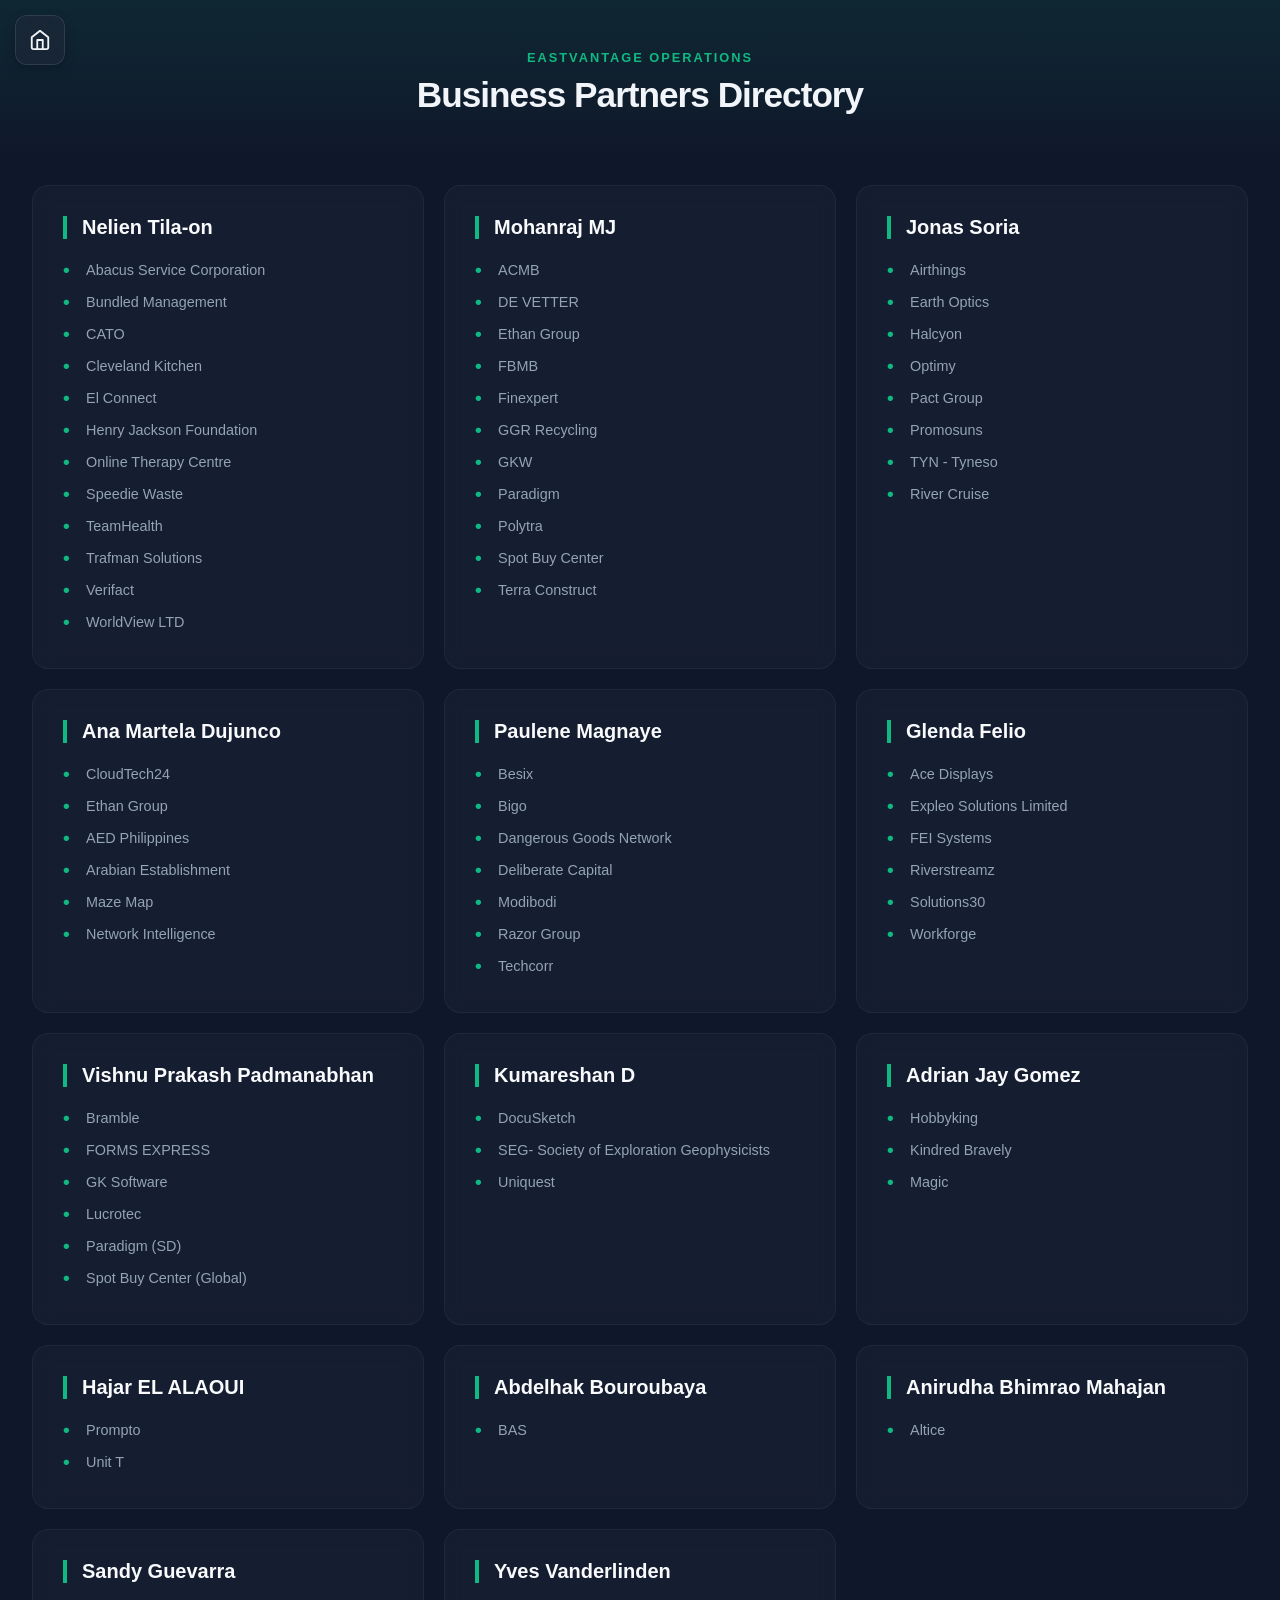
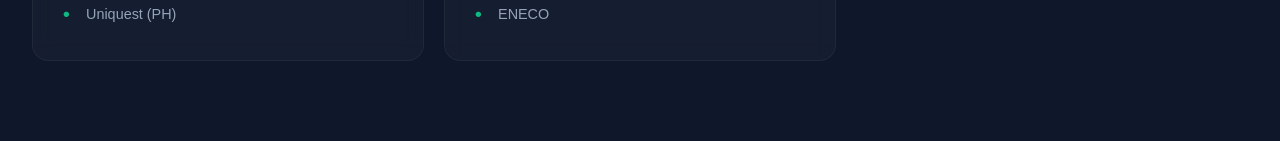
==== business.html @ 40a1e04f "Update business.html" ====
<!DOCTYPE html>
<html lang="en">
<head>
    <meta charset="UTF-8">
    <meta name="viewport" content="width=device-width, initial-scale=1.0">
    <title>Business Partners</title>
    <link rel="stylesheet" href="style.css">
    <link rel="icon" type="image/png" href="img/logoicon.jpg">
    <style>
        body {
            margin: 0;
            padding: 0;
            background-color: #0f172a; 
            color: #f1f5f9;
            font-family: 'Inter', sans-serif;
            display: flex;
            flex-direction: column;
            align-items: center;
            min-height: 100vh;
        }

        .header-section {
            text-align: center;
            padding: 50px 20px;
            width: 100%;
            background: linear-gradient(180deg, rgba(16, 185, 129, 0.1) 0%, rgba(15, 23, 42, 0) 100%);
        }

        h1 {
            font-size: 2.2rem;
            margin: 0;
            letter-spacing: -1px;
        }

        .subtitle {
            color: #10b981;
            font-weight: 600;
            letter-spacing: 2px;
            text-transform: uppercase;
            font-size: 0.8rem;
            margin-bottom: 10px;
            display: block;
        }

        .directory-grid {
            display: grid;
            grid-template-columns: repeat(auto-fill, minmax(320px, 1fr));
            gap: 20px;
            width: 95%;
            max-width: 1400px;
            padding: 20px 0 80px;
            align-items: stretch; 
        }

        .partner-card {
            background: rgba(30, 41, 59, 0.4);
            backdrop-filter: blur(10px);
            border-radius: 16px;
            padding: 30px;
            border: 1px solid rgba(255, 255, 255, 0.05);
            transition: all 0.3s ease;
            display: flex;
            flex-direction: column;
            height: 100%;
            box-sizing: border-box;
        }

        .partner-card:hover {
            border-color: #10b981;
            background: rgba(30, 41, 59, 0.7);
            transform: translateY(-5px);
        }

        .partner-name {
            font-size: 1.25rem;
            margin: 0 0 15px 0;
            color: #f8fafc;
            font-weight: 700;
            border-left: 4px solid #10b981;
            padding-left: 15px;
        }

        .company-list {
            list-style: none;
            padding: 0;
            margin: 0;
        }

        .company-list li {
            font-size: 0.9rem;
            color: #94a3b8;
            padding: 5px 0;
            display: flex;
            align-items: center;
        }

        .company-list li::before {
            content: "•";
            color: #10b981;
            font-weight: bold;
            display: inline-block;
            width: 1.2em;
            font-size: 1.2rem;
        }

        .home-edge-btn {
            position: absolute;
            top: 15px;
            left: 15px;
            display: flex;
            align-items: center;
            justify-content: center;
            width: 50px;
            height: 50px;
            color: #f1f5f9;
            background: rgba(30, 41, 59, 0.6);
            backdrop-filter: blur(10px);
            border: 1px solid rgba(255, 255, 255, 0.1);
            border-radius: 12px;
            transition: all 0.3s cubic-bezier(0.4, 0, 0.2, 1);
            z-index: 1000;
        }

        .home-edge-btn:hover {
            background: rgba(16, 185, 129, 0.2);
            border-color: #10b981;
            color: #10b981;
            transform: translateY(-2px);
        }

        @media (max-width: 768px) {
            .directory-grid {
                grid-template-columns: 1fr;
            }
            .home-edge-btn {
                top: 10px;
                left: 10px;
                width: 45px;
                height: 45px;
            }
        }
    </style>
</head>
<body>

    <a href="index.html" class="home-edge-btn" title="Back to Search">
        <svg width="22" height="22" viewBox="0 0 24 24" fill="none" stroke="currentColor" stroke-width="2" stroke-linecap="round" stroke-linejoin="round">
            <path d="M3 9l9-7 9 7v11a2 2 0 0 1-2 2H5a2 2 0 0 1-2-2z"></path>
            <polyline points="9 22 9 12 15 12 15 22"></polyline>
        </svg>
    </a>

    <div class="header-section">
        <span class="subtitle">Eastvantage Operations</span>
        <h1>Business Partners Directory</h1>
    </div>

    <div class="directory-grid">
        <div class="partner-card">
            <h2 class="partner-name">Nelien Tila-on</h2>
            <ul class="company-list">
                <li>Abacus Service Corporation</li>
                <li>Bundled Management</li>
                <li>CATO</li>
                <li>Cleveland Kitchen</li>
                <li>El Connect</li>
                <li>Henry Jackson Foundation</li>
                <li>Online Therapy Centre</li>
                <li>Speedie Waste</li>
                <li>TeamHealth</li>
                <li>Trafman Solutions</li>
                <li>Verifact</li>
                <li>WorldView LTD</li>
            </ul>
        </div>

        <div class="partner-card">
            <h2 class="partner-name">Mohanraj MJ</h2>
            <ul class="company-list">
                <li>ACMB</li>
                <li>DE VETTER</li>
                <li>Ethan Group</li>
                <li>FBMB</li>
                <li>Finexpert</li>
                <li>GGR Recycling</li>
                <li>GKW</li>
                <li>Paradigm</li>
                <li>Polytra</li>
                <li>Spot Buy Center</li>
                <li>Terra Construct</li>
            </ul>
        </div>

        <div class="partner-card">
            <h2 class="partner-name">Jonas Soria</h2>
            <ul class="company-list">
                <li>Airthings</li>
                <li>Earth Optics</li>
                <li>Halcyon</li>
                <li>Optimy</li>
                <li>Pact Group</li>
                <li>Promosuns</li>
                <li>TYN - Tyneso</li>
                <li>River Cruise</li>
            </ul>
        </div>

        <div class="partner-card">
            <h2 class="partner-name">Ana Martela Dujunco</h2>
            <ul class="company-list">
                <li>CloudTech24</li>
                <li>Ethan Group</li>
                <li>AED Philippines</li>
                <li>Arabian Establishment</li>
                <li>Maze Map</li>
                <li>Network Intelligence</li>
            </ul>
        </div>

        <div class="partner-card">
            <h2 class="partner-name">Paulene Magnaye</h2>
            <ul class="company-list">
                <li>Besix</li>
                <li>Bigo</li>
                <li>Dangerous Goods Network</li>
                <li>Deliberate Capital</li>
                <li>Modibodi</li>
                <li>Razor Group</li>
                <li>Techcorr</li>
            </ul>
        </div>

        <div class="partner-card">
            <h2 class="partner-name">Glenda Felio</h2>
            <ul class="company-list">
                <li>Ace Displays</li>
                <li>Expleo Solutions Limited</li>
                <li>FEI Systems</li>
                <li>Riverstreamz</li>
                <li>Solutions30</li>
                <li>Workforge</li>
            </ul>
        </div>

        <div class="partner-card">
            <h2 class="partner-name">Vishnu Prakash Padmanabhan</h2>
            <ul class="company-list">
                <li>Bramble</li>
                <li>FORMS EXPRESS</li>
                <li>GK Software</li>
                <li>Lucrotec</li>
                <li>Paradigm (SD)</li>
                <li>Spot Buy Center (Global)</li>
            </ul>
        </div>

        <div class="partner-card">
            <h2 class="partner-name">Kumareshan D</h2>
            <ul class="company-list">
                <li>DocuSketch</li>
                <li>SEG- Society of Exploration Geophysicists</li>
                <li>Uniquest</li>
            </ul>
        </div>

        <div class="partner-card">
            <h2 class="partner-name">Adrian Jay Gomez</h2>
            <ul class="company-list">
                <li>Hobbyking</li>
                <li>Kindred Bravely</li>
                <li>Magic</li>
            </ul>
        </div>

        <div class="partner-card">
            <h2 class="partner-name">Hajar EL ALAOUI</h2>
            <ul class="company-list">
                <li>Prompto</li>
                <li>Unit T</li>
            </ul>
        </div>

        <div class="partner-card">
            <h2 class="partner-name">Abdelhak Bouroubaya</h2>
            <ul class="company-list">
                <li>BAS</li>
            </ul>
        </div>

        <div class="partner-card">
            <h2 class="partner-name">Anirudha Bhimrao Mahajan</h2>
            <ul class="company-list">
                <li>Altice</li>
            </ul>
        </div>

        <div class="partner-card">
            <h2 class="partner-name">Sandy Guevarra</h2>
            <ul class="company-list">
                <li>Uniquest (PH)</li>
            </ul>
        </div>

        <div class="partner-card">
            <h2 class="partner-name">Yves Vanderlinden</h2>
            <ul class="company-list">
                <li>ENECO</li>
            </ul>
        </div>
    </div>

</body>
</html>
---- style.css ----
* {
    margin: 0;
    padding: 0;
    box-sizing: border-box;
    font-family: 'Inter', sans-serif;
}

body {
    margin: 0;
    padding: 0;
    background-color: #0f172a; 
    color: #f1f5f9;
    display: flex;
    flex-direction: column; 
    align-items: center;    
    min-height: 100vh;
    overflow-x: hidden;
}

.top-banner {
    width: 100%;            
    margin: 0;
    padding: 0;
    line-height: 0;
    background-color: #0f172a;
}

.top-banner img {
    width: 100%;            
    height: auto;           
    display: block;         
    max-height: 120px;      
    object-fit: contain;     
    image-rendering: -webkit-optimize-contrast; 
}

.container {
    width: 100%;
    max-width: 800px;
    padding: 80px 20px 40px 20px; 
}

header { text-align: center; margin-bottom: 40px; }
header h1 { font-size: 2.5rem; color: #ffffff; margin-bottom: 10px; }
header p { color: #94a3b8; }

.directory-labels {
    display: flex;
    padding: 0 20px;
    margin-bottom: 10px;
    font-size: 0.75rem;
    font-weight: 800;
    color: #64748b;
    text-transform: uppercase;
    letter-spacing: 1px;
}

.lbl-name, .c-name {
    flex: 1; 
    text-align: left;
}

.lbl-status, .c-status-label {
    width: 110px; 
    text-align: center;
}

.search-input-wrapper {
    display: flex;
    background: rgba(255, 255, 255, 0.1); 
    padding: 8px;
    border-radius: 12px;
    box-shadow: 0 10px 15px -3px rgba(0, 0, 0, 0.3);
    border: 1px solid rgba(255, 255, 255, 0.1);
    backdrop-filter: blur(10px);
}

input {
    flex: 1;
    border: none;
    padding: 12px 20px;
    font-size: 1rem;
    outline: none;
    background: transparent;
    color: white;
    width: 100%;
}

input::placeholder { color: #94a3b8; }

summary {
    display: flex;
    align-items: center;
    padding: 18px 20px; 
    cursor: pointer;
    font-weight: 600;
    color: #f1f5f9;
}

summary:hover { background: #334155; }
summary::-webkit-details-marker { display: none; }

.c-content {
    padding: 20px; 
    background: #0f172a;
    border-top: 1px solid #334155;
    color: #cbd5e1;
}

.c-content p {
    margin-bottom: 8px; 
    line-height: 1.5;
    font-size: 0.95rem;
}

.c-content strong {
    color: #94a3b8; 
    margin-right: 8px; 
}

.c-status-label {
    display: inline-block;
    font-size: 0.65rem;
    font-weight: 800;
    padding: 6px 0;
    border-radius: 50px;
    text-transform: uppercase;
    color: #fff;
}

.active .c-status-label { background-color: #10b981 !important; }
.inactive .c-status-label { background-color: #ef4444 !important; }

button {
    background: #10b981;
    color: #fff;
    border: none;
    padding: 12px 24px;
    border-radius: 8px;
    font-weight: 600;
    cursor: pointer;
    transition: all 0.2s ease;
}

button:active { transform: scale(0.95); }

.floating-home-btn {
    position: fixed; 
    top: 20px;      
    left: 20px;      
    z-index: 9999;  
    background: #1e293b; 
    color: #10b981;  
    padding: 12px;
    border-radius: 12px;
    border: 1px solid #334155;
    display: flex;
    align-items: center;
    justify-content: center;
    transition: all 0.3s ease;
    text-decoration: none;
    box-shadow: 0 4px 12px rgba(0,0,0,0.3);
}

.modal {
    display: none; 
    position: fixed; 
    z-index: 10000; 
    left: 0;
    top: 0;
    width: 100%; 
    height: 100%; 
    background-color: rgba(15, 23, 42, 0.9);
    backdrop-filter: blur(5px);
}

.modal-content {
    background-color: #1e293b;
    margin: auto;
    padding: 25px;
    border: 1px solid rgba(255, 255, 255, 0.1);
    width: 90%;
    max-width: 600px; 
    max-height: 85vh; 
    border-radius: 15px;
    position: relative;
    display: flex;
    flex-direction: column; 
    overflow: hidden; 
}

#suggestionBox {
    display: flex;
    flex-wrap: wrap; 
    gap: 10px;
    justify-content: center;
    margin-top: 15px;
    padding: 10px;
    overflow-y: auto; 
    flex-grow: 1; 
}

.suggestion-btn {
    background: rgba(255, 255, 255, 0.05);
    color: #f1f5f9;
    border: 1px solid rgba(255, 255, 255, 0.1);
    padding: 10px 15px;
    border-radius: 8px;
    cursor: pointer;
    font-size: 0.9rem;
    min-width: 120px; 
    transition: all 0.3s ease;
}

.suggestion-btn:hover {
    background: #10b981; 
    border-color: #10b981;
    transform: translateY(-2px);
}

#suggestionBox::-webkit-scrollbar {
    width: 6px;
}

#suggestionBox::-webkit-scrollbar-thumb {
    background: rgba(255, 255, 255, 0.2);
    border-radius: 10px;
}

#suggestionBox::-webkit-scrollbar-track {
    background: transparent;
}

.close-btn {
    position: absolute; 
    top: 10px;          
    right: 15px;          
    color: #94a3b8;
    font-size: 28px;
    font-weight: bold;
    cursor: pointer;
    line-height: 1;
    transition: color 0.2s;
}

.close-btn:hover {
    color: #ef4444; 
}

@media (max-width: 768px) {
    header h1 { font-size: 2rem; }
    .profile-card { padding: 25px; }
    .container { padding-top: 70px; }
}

@media (max-width: 600px) {
    .floating-home-btn {
        top: 10px;
        left: 10px;
        padding: 10px;
    }

    .search-input-wrapper {
        flex-direction: column;
        background: transparent;
        box-shadow: none;
        border: none;
        padding: 0;
        gap: 12px;
    }

    .search-input-wrapper input {
        background: rgba(255, 255, 255, 0.1);
        border: 1px solid rgba(255, 255, 255, 0.1);
        border-radius: 12px;
        padding: 15px;
    }

    .search-input-wrapper button {
        width: 100%;
        padding: 15px;
    }

    header h1 { font-size: 1.75rem; }
    header p { font-size: 0.9rem; }

    .lbl-status, .c-status-label {
        width: 80px;
        font-size: 0.6rem;
    }

    .directory-labels {
        font-size: 0.65rem;
        padding: 0 10px;
    }

    summary {
        padding: 15px 10px;
        font-size: 0.9rem;
    }
}

@media (max-width: 380px) {
    .lbl-status, .c-status-label {
        width: 70px;
    }
}

.container > * {
    opacity: 0;
    transform: translateY(20px);
    animation: slideUpIn 0.6s cubic-bezier(0.2, 0.8, 0.2, 1) forwards;
}

header { animation-delay: 0.1s; }
.search-section { animation-delay: 0.2s; }
.directory-labels { animation-delay: 0.2s; }
#fullClientList { animation-delay: 0.3s; }

@keyframes slideUpIn {
    to {
        opacity: 1;
        transform: translateY(0);
    }
}

#loader {
    position: fixed;
    top: 0;
    left: 0;
    width: 100%;
    height: 3px;
    background: linear-gradient(to right, transparent, #10b981, transparent);
    z-index: 10001;
    display: none;
    animation: loadingBar 1.5s infinite linear;
}

@keyframes loadingBar {
    0% { transform: translateX(-100%); }
    100% { transform: translateX(100%); }
}

.container-detail {
    width: 100%;
    max-width: 1000px; 
    padding: 60px 20px;
    margin: 0 auto;
}

.info-block h3 {
    font-size: 0.85rem;
    text-transform: uppercase;
    color: #10b981; 
    margin-bottom: 20px;
    margin-top: 40px;
    letter-spacing: 1.5px;
    border-left: 4px solid #10b981;
    padding-left: 15px;
}

.info-grid {
    display: grid;
    grid-template-columns: repeat(auto-fit, minmax(280px, 1fr));
    gap: 25px;
    margin-top: 15px;
}

.info-item {
    background: rgba(255, 255, 255, 0.02);
    padding: 15px;
    border-radius: 10px;
    border: 1px solid rgba(255, 255, 255, 0.05);
    transition: all 0.3s ease;
}

.info-item:has(#disp-status) {
    display: flex;
    flex-direction: column;
    align-items: center;  
    justify-content: center;
    text-align: center;
}

#disp-status.badge {
    margin-left: 0;
    margin-right: 0;
    display: inline-block;
}

.info-item:hover {
    background: rgba(16, 185, 129, 0.05);
    border-color: rgba(16, 185, 129, 0.2);
    transform: translateY(-2px);
}

.info-item label {
    display: block;
    font-size: 0.75rem;
    color: #64748b; 
    text-transform: uppercase;
    margin-bottom: 5px;
    font-weight: 700;
}

.info-item p {
    font-size: 1rem;
    color: #f1f5f9;
    line-height: 1.4;
}

.full-width {
    grid-column: 1 / -1;
}

.badge {
    padding: 8px 18px;
    border-radius: 50px;
    font-size: 0.75rem;
    font-weight: 800;
    text-transform: uppercase;
    background: #064e3b;
    color: #34d399;
}

@media (max-width: 768px) {
    .info-grid {
        grid-template-columns: 1fr; 
    }
    
    .profile-header {
        flex-direction: column;
        align-items: flex-start;
        gap: 15px;
    }
}

#disp-website {
    color: #34d399;
    text-decoration: none;
    word-break: break-all;
    transition: color 0.2s;
}

#disp-website:hover {
    color: #10b981;
    text-decoration: underline;
}

.suggestion-container {
    display: flex;
    flex-wrap: wrap;
    gap: 10px;
    justify-content: center;
    margin-top: 20px;
}

.suggestion-btn {
    background: rgba(16, 185, 129, 0.1);
    border: 1px solid #10b981;
    color: #10b981;
    padding: 6px 14px;
    border-radius: 20px;
    font-size: 0.85rem;
    cursor: pointer;
    transition: all 0.3s ease;
}

.suggestion-btn:hover {
    background: #10b981;
    color: #ffffff;
    transform: translateY(-2px);
}

.suggestion-btn.profile-tag {
    border-color: #3b82f6;
    color: #3b82f6;
    background: rgba(59, 130, 246, 0.1);
}

.suggestion-btn.profile-tag:hover {
    background: #3b82f6;
    color: white;
}

@keyframes fadeInPage {
    from { opacity: 0; transform: translateY(15px); }
    to { opacity: 1; transform: translateY(0); }
}

.fade-out {
    opacity: 0 !important;
    transform: translateY(-15px) !important;
    transition: all 0.4s ease-in-out !important;
}

.container, .split-container, .profile-card {
    animation: fadeInPage 0.6s ease-out forwards;
}

button, .suggestion-btn, a, .info-item {
    transition: all 0.2s cubic-bezier(0.4, 0, 0.2, 1);
}

.modal {
    transition: opacity 0.3s ease;
}

.home-edge-btn {
    position: absolute;
    top: 15px; 
    left: 15px;
    display: flex;
    align-items: center;
    justify-content: center;
    width: 50px;
    height: 50px;
    color: #f1f5f9;
    background: rgba(30, 41, 59, 0.6);
    backdrop-filter: blur(10px);
    border: 1px solid rgba(255, 255, 255, 0.1);
    border-radius: 12px;
    transition: all 0.3s cubic-bezier(0.4, 0, 0.2, 1);
    z-index: 1000;
    box-shadow: 0 4px 12px rgba(0, 0, 0, 0.2);
}

.home-edge-btn:hover {
    background: rgba(16, 185, 129, 0.2);
    border-color: #10b981;
    color: #10b981;
    transform: translateY(-2px);
    box-shadow: 0 6px 15px rgba(16, 185, 129, 0.3);
}

.home-edge-btn svg {
    transition: transform 0.3s ease;
}

.home-edge-btn:hover svg {
    transform: scale(1.1);
}

@media (max-width: 768px) {
    .home-edge-btn {
        top: 10px;
        left: 10px;
        width: 45px;
        height: 45px;
    }
}

.filter-container {
    position: fixed;
    left: 20px;
    bottom: 20px;
    z-index: 1000;
}

.filter-fab {
    width: 40px; 
    height: 40px; 
    border-radius: 50%;
    background: linear-gradient(135deg, #10b981 0%, #059669 100%);
    color: white; 
    border: none;
    cursor: pointer;
    display: flex;
    align-items: center;
    justify-content: center;
    transition: all 0.3s ease;
    box-shadow: 0 4px 12px rgba(0, 0, 0, 0.3);
    padding: 0; 
}

.filter-fab svg {
    width: 18px;
    height: 18px;
    display: block; 
    pointer-events: none; 
}

.filter-fab:hover {
    transform: scale(1.1);
    box-shadow: 0 6px 16px rgba(16, 185, 129, 0.4);
}

.filter-menu {
    position: absolute;
    bottom: 50px; 
    left: 0;
    background: #1e293b;
    border: 1px solid rgba(255, 255, 255, 0.1);
    border-radius: 12px;
    padding: 6px;
    width: 170px;
    display: none; 
    flex-direction: column;
    gap: 2px;
    box-shadow: 0 10px 25px rgba(0,0,0,0.5);
    backdrop-filter: blur(10px);
}

.filter-menu.active {
    display: flex;
    animation: popMenu 0.3s ease-out;
}

.filter-menu p {
    color: #94a3b8;
    font-size: 0.65rem;
    font-weight: bold;
    text-transform: uppercase;
    padding: 6px 10px;
    margin: 0;
}

.filter-menu button {
    background: transparent;
    color: #f1f5f9;
    border: none;
    text-align: left;
    padding: 8px 12px;
    border-radius: 8px;
    cursor: pointer;
    font-size: 0.8rem;
    transition: 0.2s;
}

.filter-menu button:hover {
    background: rgba(16, 185, 129, 0.15);
    color: #10b981;
}

@keyframes popMenu {
    from { opacity: 0; transform: scale(0.9) translateY(10px); }
    to { opacity: 1; transform: scale(1) translateY(0); }
}
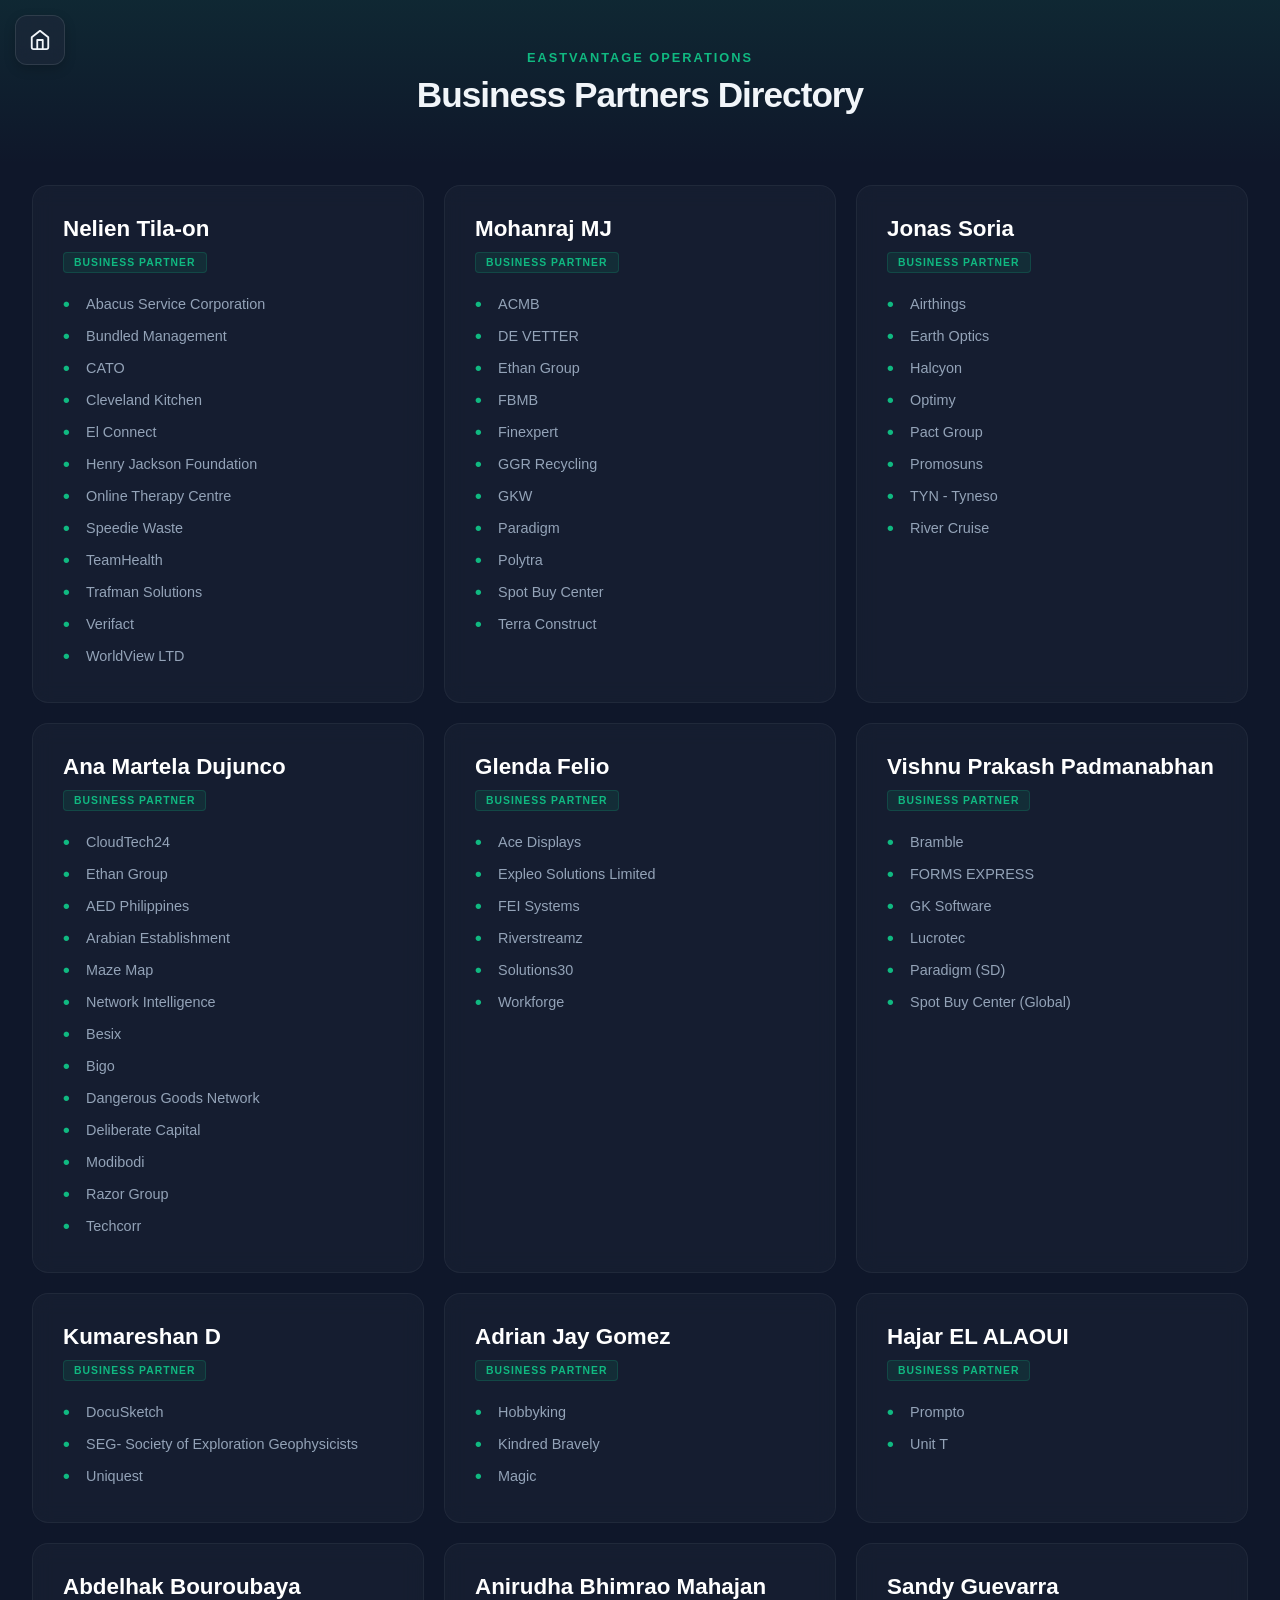
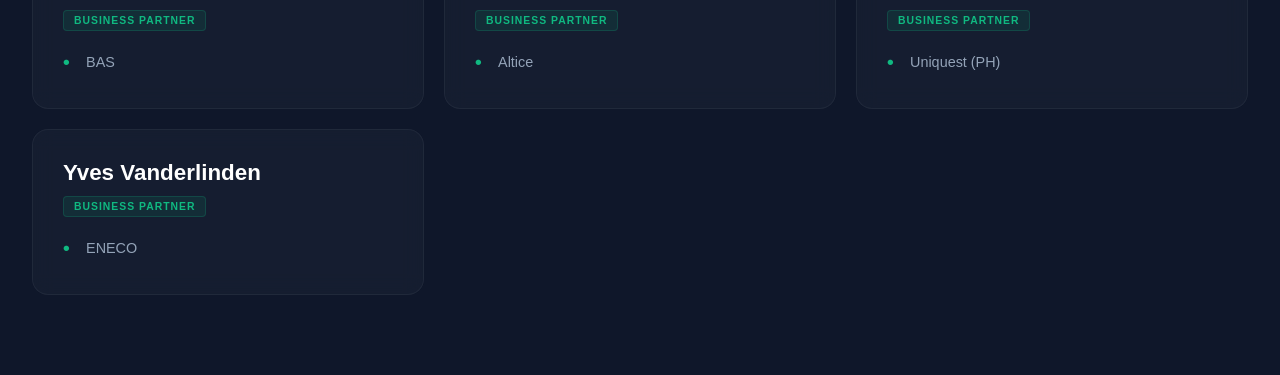
==== commit 62e558e5: "Update business.html" ====
--- a/business.html
+++ b/business.html
@@ -72,12 +72,27 @@
         }
 
         .partner-name {
-            font-size: 1.25rem;
-            margin: 0 0 15px 0;
-            color: #f8fafc;
+            font-size: 1.4rem;
+            margin: 0 0 10px 0;
+            color: #ffffff;
             font-weight: 700;
-            border-left: 4px solid #10b981;
-            padding-left: 15px;
+            padding-left: 0;
+            border-left: none;
+        }
+
+        .role-keyword {
+            display: inline-block;
+            background: rgba(16, 185, 129, 0.1);
+            color: #10b981;
+            font-weight: 800;
+            text-transform: uppercase;
+            font-size: 0.65rem;
+            letter-spacing: 1px;
+            padding: 4px 10px;
+            border-radius: 4px;
+            margin-bottom: 15px;
+            width: fit-content;
+            border: 1px solid rgba(16, 185, 129, 0.2);
         }
 
         .company-list {
@@ -158,6 +173,7 @@
     <div class="directory-grid">
         <div class="partner-card">
             <h2 class="partner-name">Nelien Tila-on</h2>
+            <div class="role-keyword">Business Partner</div>
             <ul class="company-list">
                 <li>Abacus Service Corporation</li>
                 <li>Bundled Management</li>
@@ -176,6 +192,7 @@
 
         <div class="partner-card">
             <h2 class="partner-name">Mohanraj MJ</h2>
+            <div class="role-keyword">Business Partner</div>
             <ul class="company-list">
                 <li>ACMB</li>
                 <li>DE VETTER</li>
@@ -193,6 +210,7 @@
 
         <div class="partner-card">
             <h2 class="partner-name">Jonas Soria</h2>
+            <div class="role-keyword">Business Partner</div>
             <ul class="company-list">
                 <li>Airthings</li>
                 <li>Earth Optics</li>
@@ -207,6 +225,7 @@
 
         <div class="partner-card">
             <h2 class="partner-name">Ana Martela Dujunco</h2>
+            <div class="role-keyword">Business Partner</div>
             <ul class="company-list">
                 <li>CloudTech24</li>
                 <li>Ethan Group</li>
@@ -214,12 +233,6 @@
                 <li>Arabian Establishment</li>
                 <li>Maze Map</li>
                 <li>Network Intelligence</li>
-            </ul>
-        </div>
-
-        <div class="partner-card">
-            <h2 class="partner-name">Paulene Magnaye</h2>
-            <ul class="company-list">
                 <li>Besix</li>
                 <li>Bigo</li>
                 <li>Dangerous Goods Network</li>
@@ -232,6 +245,7 @@
 
         <div class="partner-card">
             <h2 class="partner-name">Glenda Felio</h2>
+            <div class="role-keyword">Business Partner</div>
             <ul class="company-list">
                 <li>Ace Displays</li>
                 <li>Expleo Solutions Limited</li>
@@ -244,6 +258,7 @@
 
         <div class="partner-card">
             <h2 class="partner-name">Vishnu Prakash Padmanabhan</h2>
+            <div class="role-keyword">Business Partner</div>
             <ul class="company-list">
                 <li>Bramble</li>
                 <li>FORMS EXPRESS</li>
@@ -256,6 +271,7 @@
 
         <div class="partner-card">
             <h2 class="partner-name">Kumareshan D</h2>
+            <div class="role-keyword">Business Partner</div>
             <ul class="company-list">
                 <li>DocuSketch</li>
                 <li>SEG- Society of Exploration Geophysicists</li>
@@ -265,6 +281,7 @@
 
         <div class="partner-card">
             <h2 class="partner-name">Adrian Jay Gomez</h2>
+            <div class="role-keyword">Business Partner</div>
             <ul class="company-list">
                 <li>Hobbyking</li>
                 <li>Kindred Bravely</li>
@@ -274,6 +291,7 @@
 
         <div class="partner-card">
             <h2 class="partner-name">Hajar EL ALAOUI</h2>
+            <div class="role-keyword">Business Partner</div>
             <ul class="company-list">
                 <li>Prompto</li>
                 <li>Unit T</li>
@@ -282,6 +300,7 @@
 
         <div class="partner-card">
             <h2 class="partner-name">Abdelhak Bouroubaya</h2>
+            <div class="role-keyword">Business Partner</div>
             <ul class="company-list">
                 <li>BAS</li>
             </ul>
@@ -289,6 +308,7 @@
 
         <div class="partner-card">
             <h2 class="partner-name">Anirudha Bhimrao Mahajan</h2>
+            <div class="role-keyword">Business Partner</div>
             <ul class="company-list">
                 <li>Altice</li>
             </ul>
@@ -296,6 +316,7 @@
 
         <div class="partner-card">
             <h2 class="partner-name">Sandy Guevarra</h2>
+            <div class="role-keyword">Business Partner</div>
             <ul class="company-list">
                 <li>Uniquest (PH)</li>
             </ul>
@@ -303,6 +324,7 @@
 
         <div class="partner-card">
             <h2 class="partner-name">Yves Vanderlinden</h2>
+            <div class="role-keyword">Business Partner</div>
             <ul class="company-list">
                 <li>ENECO</li>
             </ul>
--- a/style.css
+++ b/style.css
@@ -636,4 +636,41 @@
     from { opacity: 0; transform: scale(0.9) translateY(10px); }
     to { opacity: 1; transform: scale(1) translateY(0); }
 }
-
+.login-container {
+    display: flex;
+    justify-content: center;
+    align-items: center;
+    height: 100vh;
+    width: 100%;
+}
+
+.login-box {
+    background: rgba(30, 41, 59, 0.8);
+    padding: 40px;
+    border-radius: 15px;
+    text-align: center;
+    border: 1px solid rgba(16, 185, 129, 0.3);
+    box-shadow: 0 10px 25px rgba(0, 0, 0, 0.5);
+    backdrop-filter: blur(10px);
+    max-width: 400px;
+    width: 90%;
+}
+
+.login-logo {
+    width: 80px;
+    height: 80px;
+    border-radius: 50%;
+    margin-bottom: 20px;
+}
+
+.login-box input {
+    margin: 20px 0;
+    border: 1px solid rgba(255, 255, 255, 0.1);
+    background: rgba(255, 255, 255, 0.05);
+    border-radius: 8px;
+    text-align: center;
+}
+
+.login-box button {
+    width: 100%;
+}
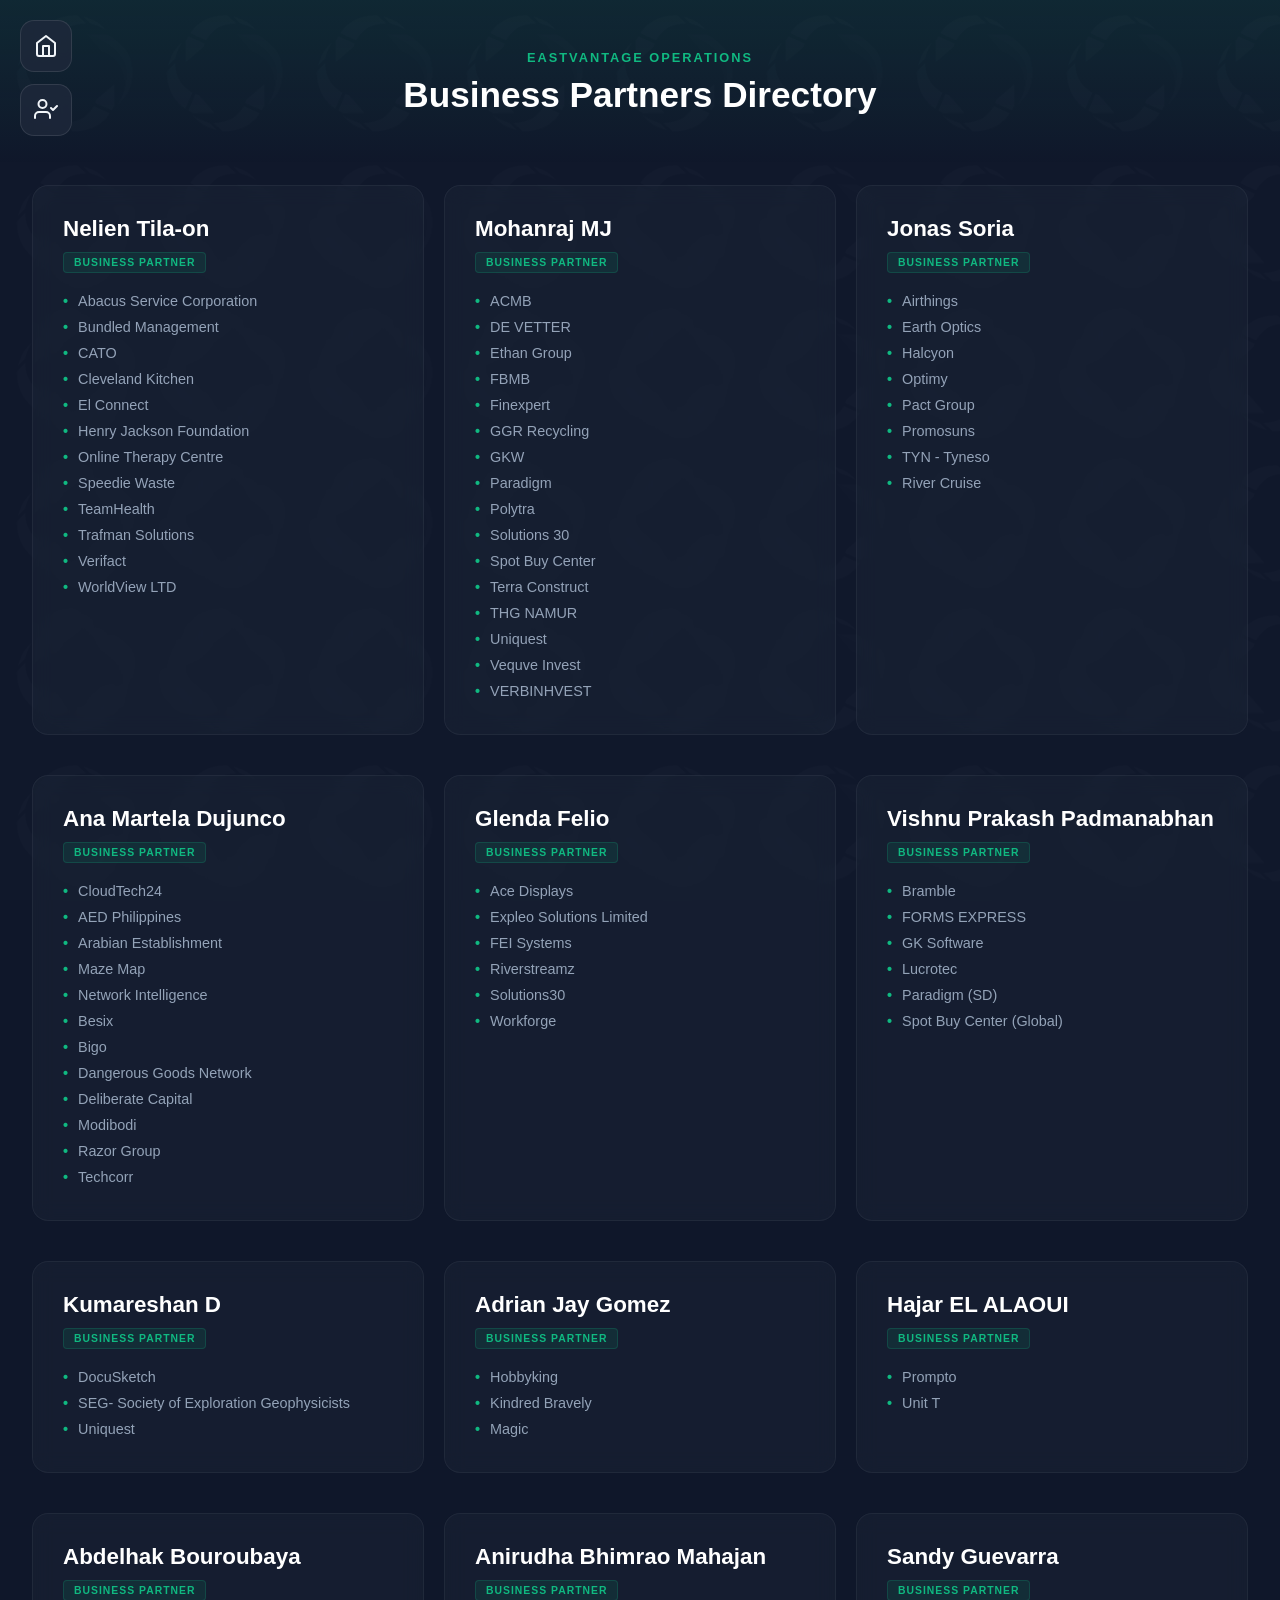
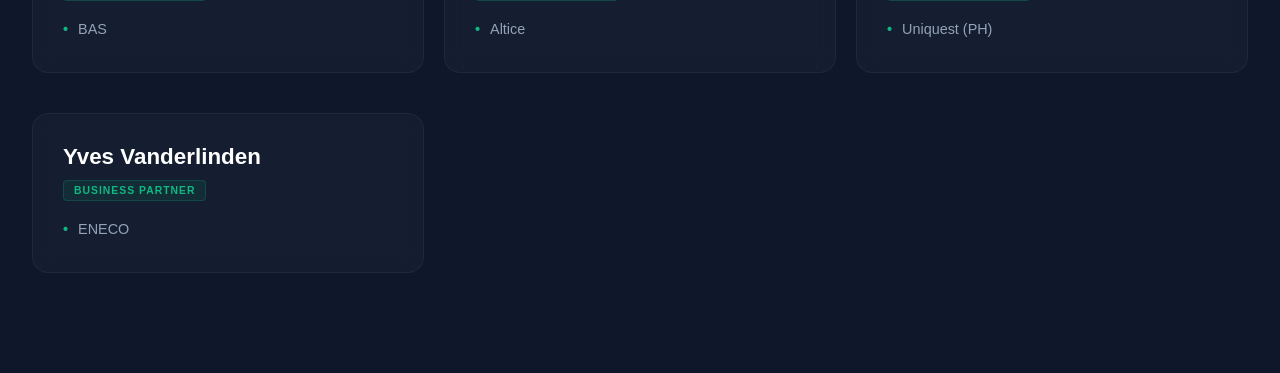
==== commit baba8b74: "Update business.html" ====
--- a/business.html
+++ b/business.html
@@ -1,11 +1,11 @@
 <!DOCTYPE html>
 <html lang="en">
 <head>
-    <meta charset="UTF-8">
-    <meta name="viewport" content="width=device-width, initial-scale=1.0">
-    <title>Business Partners</title>
-    <link rel="stylesheet" href="style.css">
-    <link rel="icon" type="image/png" href="img/logoicon.jpg">
+<meta charset="UTF-8">
+<meta name="viewport" content="width=device-width, initial-scale=1.0">
+<title>Business Partners - Directory</title>
+<link rel="stylesheet" href="style.css">
+<link rel="icon" type="image/png" href="img/logoicon.jpg">
     <style>
         body {
             margin: 0;
@@ -29,7 +29,7 @@
         h1 {
             font-size: 2.2rem;
             margin: 0;
-            letter-spacing: -1px;
+            transition: color 0.3s;
         }
 
         .subtitle {
@@ -49,7 +49,6 @@
             width: 95%;
             max-width: 1400px;
             padding: 20px 0 80px;
-            align-items: stretch; 
         }
 
         .partner-card {
@@ -59,15 +58,10 @@
             padding: 30px;
             border: 1px solid rgba(255, 255, 255, 0.05);
             transition: all 0.3s ease;
-            display: flex;
-            flex-direction: column;
-            height: 100%;
-            box-sizing: border-box;
         }
 
         .partner-card:hover {
             border-color: #10b981;
-            background: rgba(30, 41, 59, 0.7);
             transform: translateY(-5px);
         }
 
@@ -75,9 +69,6 @@
             font-size: 1.4rem;
             margin: 0 0 10px 0;
             color: #ffffff;
-            font-weight: 700;
-            padding-left: 0;
-            border-left: none;
         }
 
         .role-keyword {
@@ -87,11 +78,9 @@
             font-weight: 800;
             text-transform: uppercase;
             font-size: 0.65rem;
-            letter-spacing: 1px;
             padding: 4px 10px;
             border-radius: 4px;
             margin-bottom: 15px;
-            width: fit-content;
             border: 1px solid rgba(16, 185, 129, 0.2);
         }
 
@@ -112,224 +101,169 @@
         .company-list li::before {
             content: "•";
             color: #10b981;
+            margin-right: 10px;
             font-weight: bold;
-            display: inline-block;
-            width: 1.2em;
-            font-size: 1.2rem;
-        }
-
-        .home-edge-btn {
-            position: absolute;
-            top: 15px;
-            left: 15px;
+        }
+
+   
+        .action-buttons {
+            position: fixed;
+            top: 20px;
+            left: 20px;
+            display: flex;
+            flex-direction: column;
+            gap: 12px;
+            z-index: 1000;
+        }
+
+        .side-btn {
             display: flex;
             align-items: center;
             justify-content: center;
-            width: 50px;
-            height: 50px;
+            width: 52px;
+            height: 52px;
             color: #f1f5f9;
-            background: rgba(30, 41, 59, 0.6);
+            background: rgba(30, 41, 59, 0.8);
             backdrop-filter: blur(10px);
             border: 1px solid rgba(255, 255, 255, 0.1);
-            border-radius: 12px;
-            transition: all 0.3s cubic-bezier(0.4, 0, 0.2, 1);
-            z-index: 1000;
-        }
-
-        .home-edge-btn:hover {
-            background: rgba(16, 185, 129, 0.2);
+            border-radius: 14px;
+            cursor: pointer;
+            transition: all 0.3s;
+            text-decoration: none;
+        }
+
+        .side-btn:hover {
             border-color: #10b981;
             color: #10b981;
-            transform: translateY(-2px);
-        }
-
-        @media (max-width: 768px) {
-            .directory-grid {
-                grid-template-columns: 1fr;
-            }
-            .home-edge-btn {
-                top: 10px;
-                left: 10px;
-                width: 45px;
-                height: 45px;
-            }
+            transform: scale(1.05);
+        }
+
+  
+        .mode-inactive .side-btn#toggleViewBtn {
+            background: #ef4444;
+            color: white;
+            border-color: #ef4444;
+            box-shadow: 0 0 15px rgba(239, 68, 68, 0.3);
+        }
+        
+        .mode-inactive .role-keyword {
+            color: #ef4444;
+            background: rgba(239, 68, 68, 0.1);
+            border-color: rgba(239, 68, 68, 0.2);
+        }
+
+        .mode-inactive .company-list li::before {
+            color: #ef4444;
         }
     </style>
 </head>
-<body>
-
-    <a href="index.html" class="home-edge-btn" title="Back to Search">
-        <svg width="22" height="22" viewBox="0 0 24 24" fill="none" stroke="currentColor" stroke-width="2" stroke-linecap="round" stroke-linejoin="round">
-            <path d="M3 9l9-7 9 7v11a2 2 0 0 1-2 2H5a2 2 0 0 1-2-2z"></path>
-            <polyline points="9 22 9 12 15 12 15 22"></polyline>
-        </svg>
-    </a>
+<body id="pageBody">
+
+    <div class="action-buttons">
+        <a href="index.html" class="side-btn" title="Back to Search">
+            <svg width="24" height="24" viewBox="0 0 24 24" fill="none" stroke="currentColor" stroke-width="2" stroke-linecap="round" stroke-linejoin="round">
+                <path d="M3 9l9-7 9 7v11a2 2 0 0 1-2 2H5a2 2 0 0 1-2-2z"></path>
+                <polyline points="9 22 9 12 15 12 15 22"></polyline>
+            </svg>
+        </a>
+        
+        <button id="toggleViewBtn" class="side-btn" title="Switch View" onclick="toggleMode()">
+            <span id="btnIcon">
+                <svg width="24" height="24" viewBox="0 0 24 24" fill="none" stroke="currentColor" stroke-width="2" stroke-linecap="round" stroke-linejoin="round">
+                    <path d="M16 21v-2a4 4 0 0 0-4-4H5a4 4 0 0 0-4 4v2"></path>
+                    <circle cx="8.5" cy="7" r="4"></circle>
+                    <polyline points="17 11 19 13 23 9"></polyline>
+                </svg>
+            </span>
+        </button>
+    </div>
 
     <div class="header-section">
-        <span class="subtitle">Eastvantage Operations</span>
-        <h1>Business Partners Directory</h1>
+        <span class="subtitle" id="subtitleText">Eastvantage Operations</span>
+        <h1 id="directoryTitle">Business Partners Directory</h1>
     </div>
 
-    <div class="directory-grid">
-        <div class="partner-card">
-            <h2 class="partner-name">Nelien Tila-on</h2>
-            <div class="role-keyword">Business Partner</div>
-            <ul class="company-list">
-                <li>Abacus Service Corporation</li>
-                <li>Bundled Management</li>
-                <li>CATO</li>
-                <li>Cleveland Kitchen</li>
-                <li>El Connect</li>
-                <li>Henry Jackson Foundation</li>
-                <li>Online Therapy Centre</li>
-                <li>Speedie Waste</li>
-                <li>TeamHealth</li>
-                <li>Trafman Solutions</li>
-                <li>Verifact</li>
-                <li>WorldView LTD</li>
-            </ul>
+    <div class="directory-grid" id="partnerGrid">
         </div>
 
-        <div class="partner-card">
-            <h2 class="partner-name">Mohanraj MJ</h2>
-            <div class="role-keyword">Business Partner</div>
-            <ul class="company-list">
-                <li>ACMB</li>
-                <li>DE VETTER</li>
-                <li>Ethan Group</li>
-                <li>FBMB</li>
-                <li>Finexpert</li>
-                <li>GGR Recycling</li>
-                <li>GKW</li>
-                <li>Paradigm</li>
-                <li>Polytra</li>
-                <li>Spot Buy Center</li>
-                <li>Terra Construct</li>
-            </ul>
-        </div>
-
-        <div class="partner-card">
-            <h2 class="partner-name">Jonas Soria</h2>
-            <div class="role-keyword">Business Partner</div>
-            <ul class="company-list">
-                <li>Airthings</li>
-                <li>Earth Optics</li>
-                <li>Halcyon</li>
-                <li>Optimy</li>
-                <li>Pact Group</li>
-                <li>Promosuns</li>
-                <li>TYN - Tyneso</li>
-                <li>River Cruise</li>
-            </ul>
-        </div>
-
-        <div class="partner-card">
-            <h2 class="partner-name">Ana Martela Dujunco</h2>
-            <div class="role-keyword">Business Partner</div>
-            <ul class="company-list">
-                <li>CloudTech24</li>
-                <li>Ethan Group</li>
-                <li>AED Philippines</li>
-                <li>Arabian Establishment</li>
-                <li>Maze Map</li>
-                <li>Network Intelligence</li>
-                <li>Besix</li>
-                <li>Bigo</li>
-                <li>Dangerous Goods Network</li>
-                <li>Deliberate Capital</li>
-                <li>Modibodi</li>
-                <li>Razor Group</li>
-                <li>Techcorr</li>
-            </ul>
-        </div>
-
-        <div class="partner-card">
-            <h2 class="partner-name">Glenda Felio</h2>
-            <div class="role-keyword">Business Partner</div>
-            <ul class="company-list">
-                <li>Ace Displays</li>
-                <li>Expleo Solutions Limited</li>
-                <li>FEI Systems</li>
-                <li>Riverstreamz</li>
-                <li>Solutions30</li>
-                <li>Workforge</li>
-            </ul>
-        </div>
-
-        <div class="partner-card">
-            <h2 class="partner-name">Vishnu Prakash Padmanabhan</h2>
-            <div class="role-keyword">Business Partner</div>
-            <ul class="company-list">
-                <li>Bramble</li>
-                <li>FORMS EXPRESS</li>
-                <li>GK Software</li>
-                <li>Lucrotec</li>
-                <li>Paradigm (SD)</li>
-                <li>Spot Buy Center (Global)</li>
-            </ul>
-        </div>
-
-        <div class="partner-card">
-            <h2 class="partner-name">Kumareshan D</h2>
-            <div class="role-keyword">Business Partner</div>
-            <ul class="company-list">
-                <li>DocuSketch</li>
-                <li>SEG- Society of Exploration Geophysicists</li>
-                <li>Uniquest</li>
-            </ul>
-        </div>
-
-        <div class="partner-card">
-            <h2 class="partner-name">Adrian Jay Gomez</h2>
-            <div class="role-keyword">Business Partner</div>
-            <ul class="company-list">
-                <li>Hobbyking</li>
-                <li>Kindred Bravely</li>
-                <li>Magic</li>
-            </ul>
-        </div>
-
-        <div class="partner-card">
-            <h2 class="partner-name">Hajar EL ALAOUI</h2>
-            <div class="role-keyword">Business Partner</div>
-            <ul class="company-list">
-                <li>Prompto</li>
-                <li>Unit T</li>
-            </ul>
-        </div>
-
-        <div class="partner-card">
-            <h2 class="partner-name">Abdelhak Bouroubaya</h2>
-            <div class="role-keyword">Business Partner</div>
-            <ul class="company-list">
-                <li>BAS</li>
-            </ul>
-        </div>
-
-        <div class="partner-card">
-            <h2 class="partner-name">Anirudha Bhimrao Mahajan</h2>
-            <div class="role-keyword">Business Partner</div>
-            <ul class="company-list">
-                <li>Altice</li>
-            </ul>
-        </div>
-
-        <div class="partner-card">
-            <h2 class="partner-name">Sandy Guevarra</h2>
-            <div class="role-keyword">Business Partner</div>
-            <ul class="company-list">
-                <li>Uniquest (PH)</li>
-            </ul>
-        </div>
-
-        <div class="partner-card">
-            <h2 class="partner-name">Yves Vanderlinden</h2>
-            <div class="role-keyword">Business Partner</div>
-            <ul class="company-list">
-                <li>ENECO</li>
-            </ul>
-        </div>
-    </div>
-
+    <script src="script.js"></script>
+
+    <script>
+        let isInactiveMode = false;
+
+        const partnersList = [
+            "Nelien Tila-on", "Mohanraj MJ", "Jonas Soria", 
+            "Ana Martela Dujunco", "Glenda Felio", "Vishnu Prakash Padmanabhan",
+            "Kumareshan D", "Adrian Jay Gomez", "Hajar EL ALAOUI",
+            "Abdelhak Bouroubaya", "Anirudha Bhimrao Mahajan", 
+            "Sandy Guevarra", "Yves Vanderlinden"
+        ];
+
+        const activeIcon = `
+            <svg width="24" height="24" viewBox="0 0 24 24" fill="none" stroke="currentColor" stroke-width="2" stroke-linecap="round" stroke-linejoin="round">
+                <path d="M16 21v-2a4 4 0 0 0-4-4H5a4 4 0 0 0-4 4v2"></path>
+                <circle cx="8.5" cy="7" r="4"></circle>
+                <polyline points="17 11 19 13 23 9"></polyline>
+            </svg>`;
+        
+        const inactiveIcon = `
+            <svg width="24" height="24" viewBox="0 0 24 24" fill="none" stroke="currentColor" stroke-width="2" stroke-linecap="round" stroke-linejoin="round">
+                <path d="M17 21v-2a4 4 0 0 0-4-4H5a4 4 0 0 0-4 4v2"></path>
+                <circle cx="9" cy="7" r="4"></circle>
+                <line x1="18" y1="8" x2="22" y2="12"></line>
+                <line x1="22" y1="8" x2="18" y2="12"></line>
+            </svg>`;
+
+        function renderDirectory() {
+            const grid = document.getElementById('partnerGrid');
+            const title = document.getElementById('directoryTitle');
+            const body = document.getElementById('pageBody');
+            const iconSpan = document.getElementById('btnIcon');
+
+            grid.innerHTML = '';
+
+            if (isInactiveMode) {
+                body.classList.add('mode-inactive');
+                title.innerText = "Inactive Accounts Directory";
+                title.style.color = "#ef4444";
+                iconSpan.innerHTML = inactiveIcon;
+            } else {
+                body.classList.remove('mode-inactive');
+                title.innerText = "Business Partners Directory";
+                title.style.color = "#ffffff";
+                iconSpan.innerHTML = activeIcon;
+            }
+
+            partnersList.forEach(partnerName => {
+                const filteredClients = allClients.filter(client => 
+                    client.businessPartner === partnerName && 
+                    (isInactiveMode ? client.status === "Inactive" : client.status === "Active")
+                );
+
+                if (filteredClients.length > 0) {
+                    const card = document.createElement('div');
+                    card.className = 'partner-card';
+                    
+                    const clientListHtml = filteredClients.map(c => `<li>${c.name}</li>`).join('');
+
+                    card.innerHTML = `
+                        <h2 class="partner-name">${partnerName}</h2>
+                        <div class="role-keyword">Business Partner</div>
+                        <ul class="company-list">
+                            ${clientListHtml}
+                        </ul>
+                    `;
+                    grid.appendChild(card);
+                }
+            });
+        }
+
+        function toggleMode() {
+            isInactiveMode = !isInactiveMode;
+            renderDirectory();
+        }
+
+        document.addEventListener('DOMContentLoaded', renderDirectory);
+    </script>
 </body>
 </html>
--- a/style.css
+++ b/style.css
@@ -15,6 +15,22 @@
     align-items: center;    
     min-height: 100vh;
     overflow-x: hidden;
+    position: relative; 
+}
+body::before {
+    content: "";
+    position: fixed;
+    top: 0;
+    left: 0;
+    width: 100%;
+    height: 100%;
+    background-image: url('img/logoicon.jpg'); 
+    background-repeat: repeat; 
+    background-size: 150px; 
+    opacity: 0.02; 
+    z-index: -1;
+    pointer-events: none;
+    filter: grayscale(100%);
 }
 
 .top-banner {
@@ -674,3 +690,249 @@
 .login-box button {
     width: 100%;
 }
+.glow-error {
+    border-color: #ef4444 !important;
+    box-shadow: 0 0 10px rgba(239, 68, 68, 0.3);
+    transition: all 0.3s ease;
+}
+@keyframes shake {
+    0%, 100% { transform: translateX(0); }
+    25% { transform: translateX(-8px); }
+    75% { transform: translateX(8px); }
+}
+.shake { animation: shake 0.4s ease-in-out; }
+.partner-name {
+    font-size: 1.4rem;
+    margin: 0 0 15px 0;
+    color: #ffffff; 
+    font-weight: 700;
+    padding-left: 0;
+    border-left: none;
+}
+
+.role-keyword {
+    color: #10b981 !important;
+    font-weight: 800;
+    text-transform: uppercase;
+    font-size: 0.7rem;
+    letter-spacing: 1px;
+    margin-bottom: 10px;
+    display: flex;
+    align-items: center;
+}
+
+.company-list {
+    list-style: none;
+    padding: 0;
+    margin: 0;
+}
+.biz-partner-fab {
+    position: fixed;
+    bottom: 100px; 
+    right: 20px;
+    width: 56px;
+    height: 56px;
+    background-color: #1e293b;
+    color: #10b981;
+    border-radius: 16px;
+    display: flex;
+    align-items: center;
+    justify-content: center;
+    text-decoration: none;
+    box-shadow: 0 4px 15px rgba(0, 0, 0, 0.3);
+    border: 1px solid rgba(16, 185, 129, 0.2);
+    transition: all 0.3s cubic-bezier(0.4, 0, 0.2, 1);
+    z-index: 999;
+}
+
+.biz-partner-fab:hover {
+    background-color: #10b981;
+    color: #ffffff;
+    transform: scale(1.1) rotate(5deg);
+    box-shadow: 0 8px 25px rgba(16, 185, 129, 0.4);
+}
+
+.biz-partner-fab::after {
+    content: "Business Partners";
+    position: absolute;
+    right: 70px;
+    background: #1e293b;
+    color: white;
+    padding: 6px 12px;
+    border-radius: 8px;
+    font-size: 0.75rem;
+    white-space: nowrap;
+    opacity: 0;
+    pointer-events: none;
+    transition: 0.2s;
+    border: 1px solid rgba(16, 185, 129, 0.3);
+}
+
+.biz-partner-fab:hover::after {
+    opacity: 1;
+    right: 65px;
+}
+@keyframes float {
+    0% { transform: translateY(0px); }
+    50% { transform: translateY(-10px); }
+    100% { transform: translateY(0px); }
+}
+
+@keyframes slideInRight {
+    from { opacity: 0; transform: translateX(30px); }
+    to { opacity: 1; transform: translateX(0); }
+}
+
+@keyframes pulse-green {
+    0% { box-shadow: 0 0 0 0 rgba(16, 185, 129, 0.4); }
+    70% { box-shadow: 0 0 0 10px rgba(16, 185, 129, 0); }
+    100% { box-shadow: 0 0 0 0 rgba(16, 185, 129, 0); }
+}
+
+@keyframes revealBlur {
+    from { filter: blur(10px); opacity: 0; }
+    to { filter: blur(0); opacity: 1; }
+}
+
+@keyframes scaleUp {
+    from { transform: scale(0.95); opacity: 0; }
+    to { transform: scale(1); opacity: 1; }
+}
+
+.top-banner img {
+    animation: revealBlur 1s ease-out;
+}
+
+.biz-partner-fab {
+    animation: float 3s ease-in-out infinite;
+}
+
+.active .c-status-label {
+    animation: pulse-green 2s infinite;
+}
+
+.info-item {
+    animation: slideInRight 0.5s ease-out forwards;
+}
+
+.info-item:nth-child(2) { animation-delay: 0.1s; }
+.info-item:nth-child(3) { animation-delay: 0.2s; }
+.info-item:nth-child(4) { animation-delay: 0.3s; }
+
+.modal-content {
+    animation: scaleUp 0.4s cubic-bezier(0.34, 1.56, 0.64, 1);
+}
+
+.search-input-wrapper:focus-within {
+    transform: scale(1.02);
+    transition: transform 0.3s ease;
+    border-color: #10b981;
+}
+
+summary:active {
+    transform: scale(0.98);
+}
+
+.suggestion-btn {
+    transition: all 0.3s cubic-bezier(0.4, 0, 0.2, 1);
+}
+
+.suggestion-btn:hover {
+    letter-spacing: 0.5px;
+    background: #10b981;
+}
+@keyframes cardEntrance {
+    from { 
+        opacity: 0; 
+        transform: scale(0.9) translateY(30px); 
+    }
+    to { 
+        opacity: 1; 
+        transform: scale(1) translateY(0); 
+    }
+}
+
+@keyframes logoutFade {
+    from { opacity: 1; transform: scale(1); }
+    to { opacity: 0; transform: scale(0.9); }
+}
+
+@keyframes listSlide {
+    from { opacity: 0; transform: translateX(-10px); }
+    to { opacity: 1; transform: translateX(0); }
+}
+
+.partner-card {
+    background: rgba(30, 41, 59, 0.5);
+    padding: 20px;
+    border-radius: 12px;
+    border: 1px solid rgba(255, 255, 255, 0.05);
+    margin-bottom: 20px;
+    transition: all 0.3s cubic-bezier(0.4, 0, 0.2, 1);
+    animation: cardEntrance 0.6s ease-out backwards;
+}
+
+.partner-card:hover {
+    background: rgba(16, 185, 129, 0.08);
+    border-color: rgba(16, 185, 129, 0.3);
+    transform: translateY(-5px) scale(1.02);
+    box-shadow: 0 10px 30px rgba(0, 0, 0, 0.3);
+}
+
+.company-list li {
+    animation: listSlide 0.4s ease-out backwards;
+    transition: color 0.2s;
+}
+
+.company-list li:hover {
+    color: #10b981;
+    transform: translateX(5px);
+}
+
+.partner-card:nth-child(1) { animation-delay: 0.1s; }
+.partner-card:nth-child(2) { animation-delay: 0.2s; }
+.partner-card:nth-child(3) { animation-delay: 0.3s; }
+.partner-card:nth-child(4) { animation-delay: 0.4s; }
+
+@keyframes logoutExit {
+    0% { opacity: 1; transform: scale(1); filter: blur(0); }
+    100% { opacity: 0; transform: scale(0.9); filter: blur(10px); }
+}
+
+.logout-btn {
+    position: fixed;
+    top: 20px;
+    right: 20px;
+    display: flex;
+    align-items: center;
+    padding: 10px 18px;
+    font-size: 0.8rem;
+    font-weight: 700;
+    background: rgba(239, 68, 68, 0.1);
+    color: #ef4444;
+    border: 1px solid rgba(239, 68, 68, 0.3);
+    border-radius: 10px;
+    cursor: pointer;
+    z-index: 9999;
+    transition: all 0.3s cubic-bezier(0.4, 0, 0.2, 1);
+    backdrop-filter: blur(5px);
+    text-transform: uppercase;
+    letter-spacing: 0.5px;
+}
+
+.logout-btn:hover {
+    background: #ef4444;
+    color: white;
+    transform: translateY(-2px);
+    box-shadow: 0 5px 15px rgba(239, 68, 68, 0.4);
+    border-color: #ef4444;
+}
+
+.logout-btn:active {
+    transform: translateY(0) scale(0.95);
+}
+
+.logging-out-process {
+    animation: logoutExit 0.5s ease-in forwards;
+    pointer-events: none;
+}
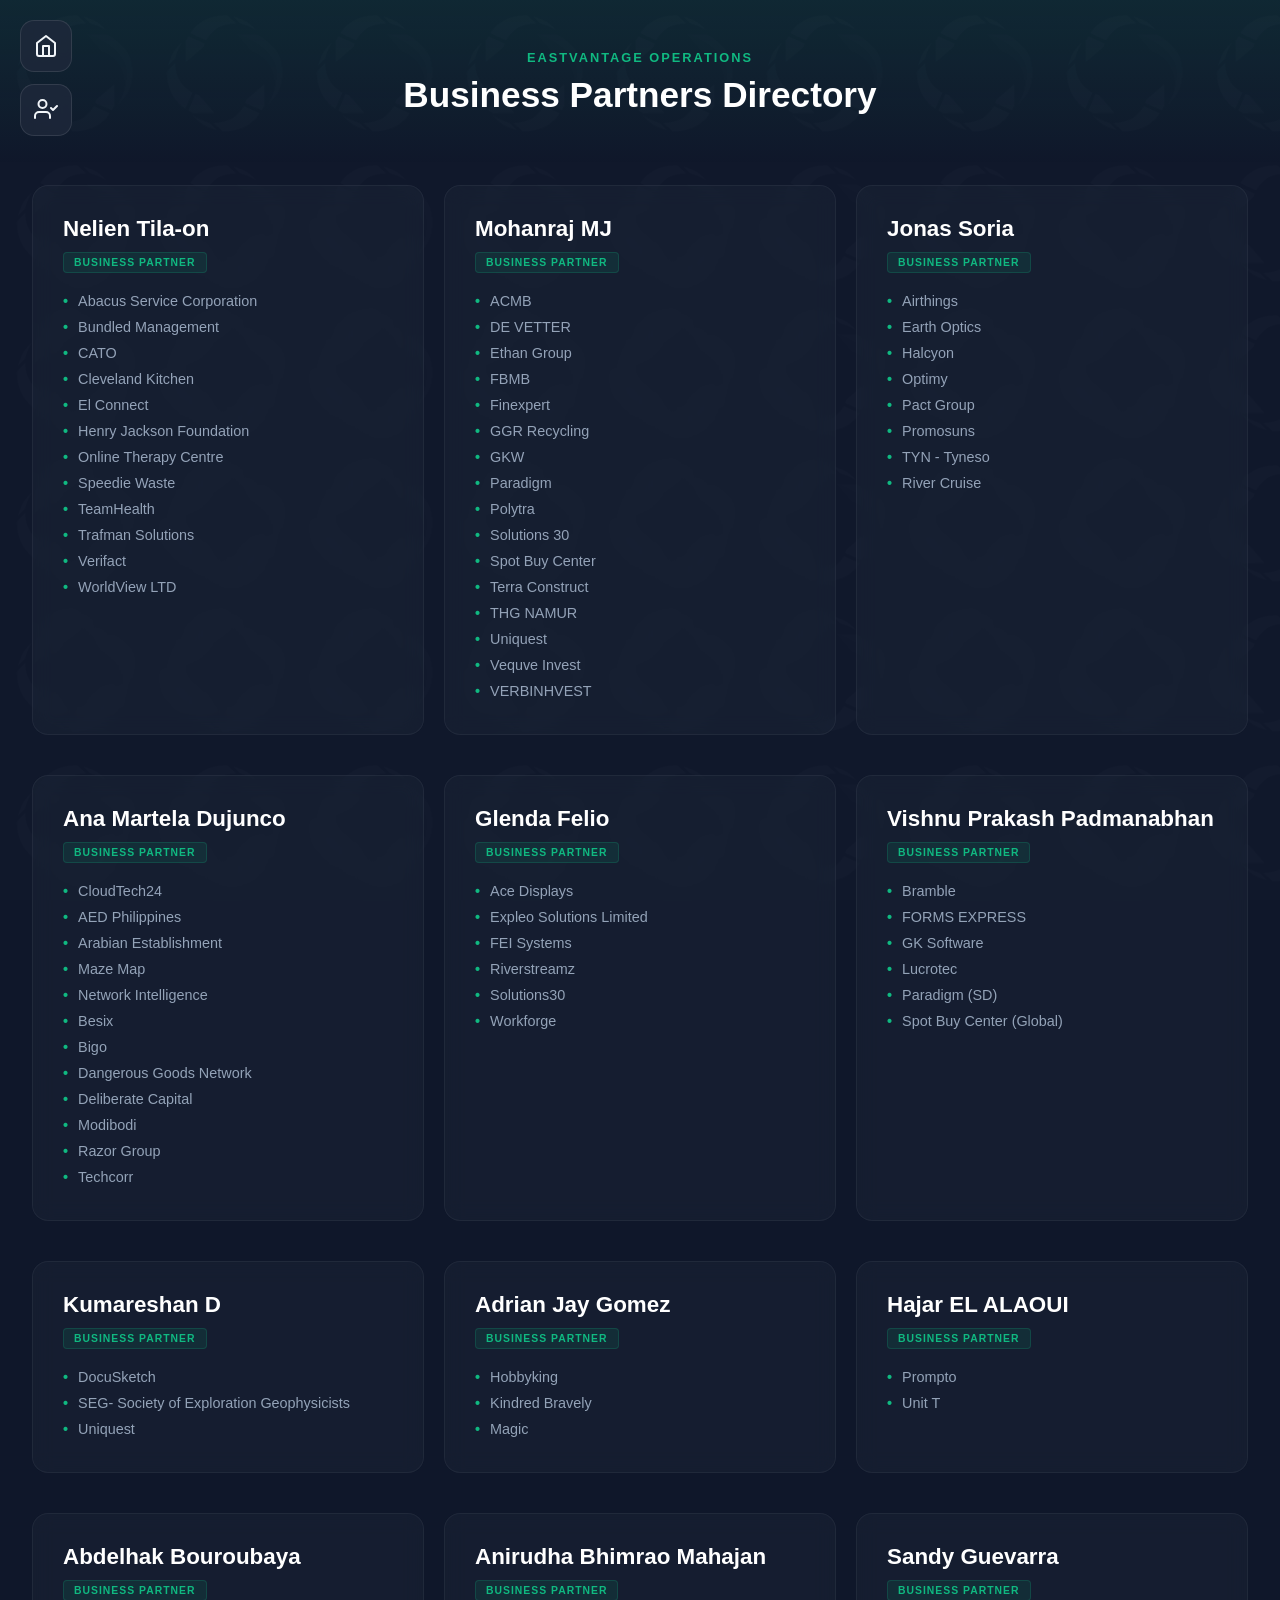
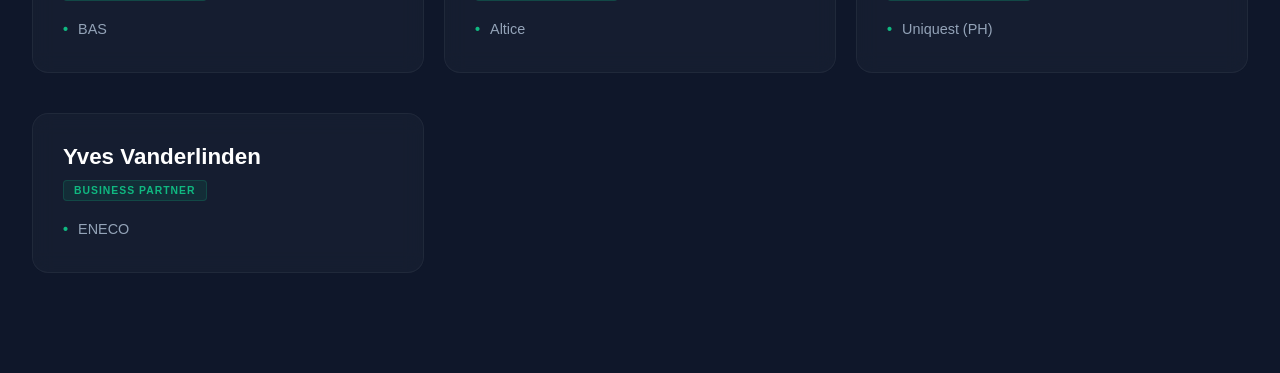
==== commit 4cf7aef4: "Update business.html" ====
--- a/business.html
+++ b/business.html
@@ -180,7 +180,7 @@
 
     <div class="header-section">
         <span class="subtitle" id="subtitleText">Eastvantage Operations</span>
-        <h1 id="directoryTitle">Business Partners Directory</h1>
+        <h1 id="directoryTitle">Active Accounts Directory</h1>
     </div>
 
     <div class="directory-grid" id="partnerGrid">
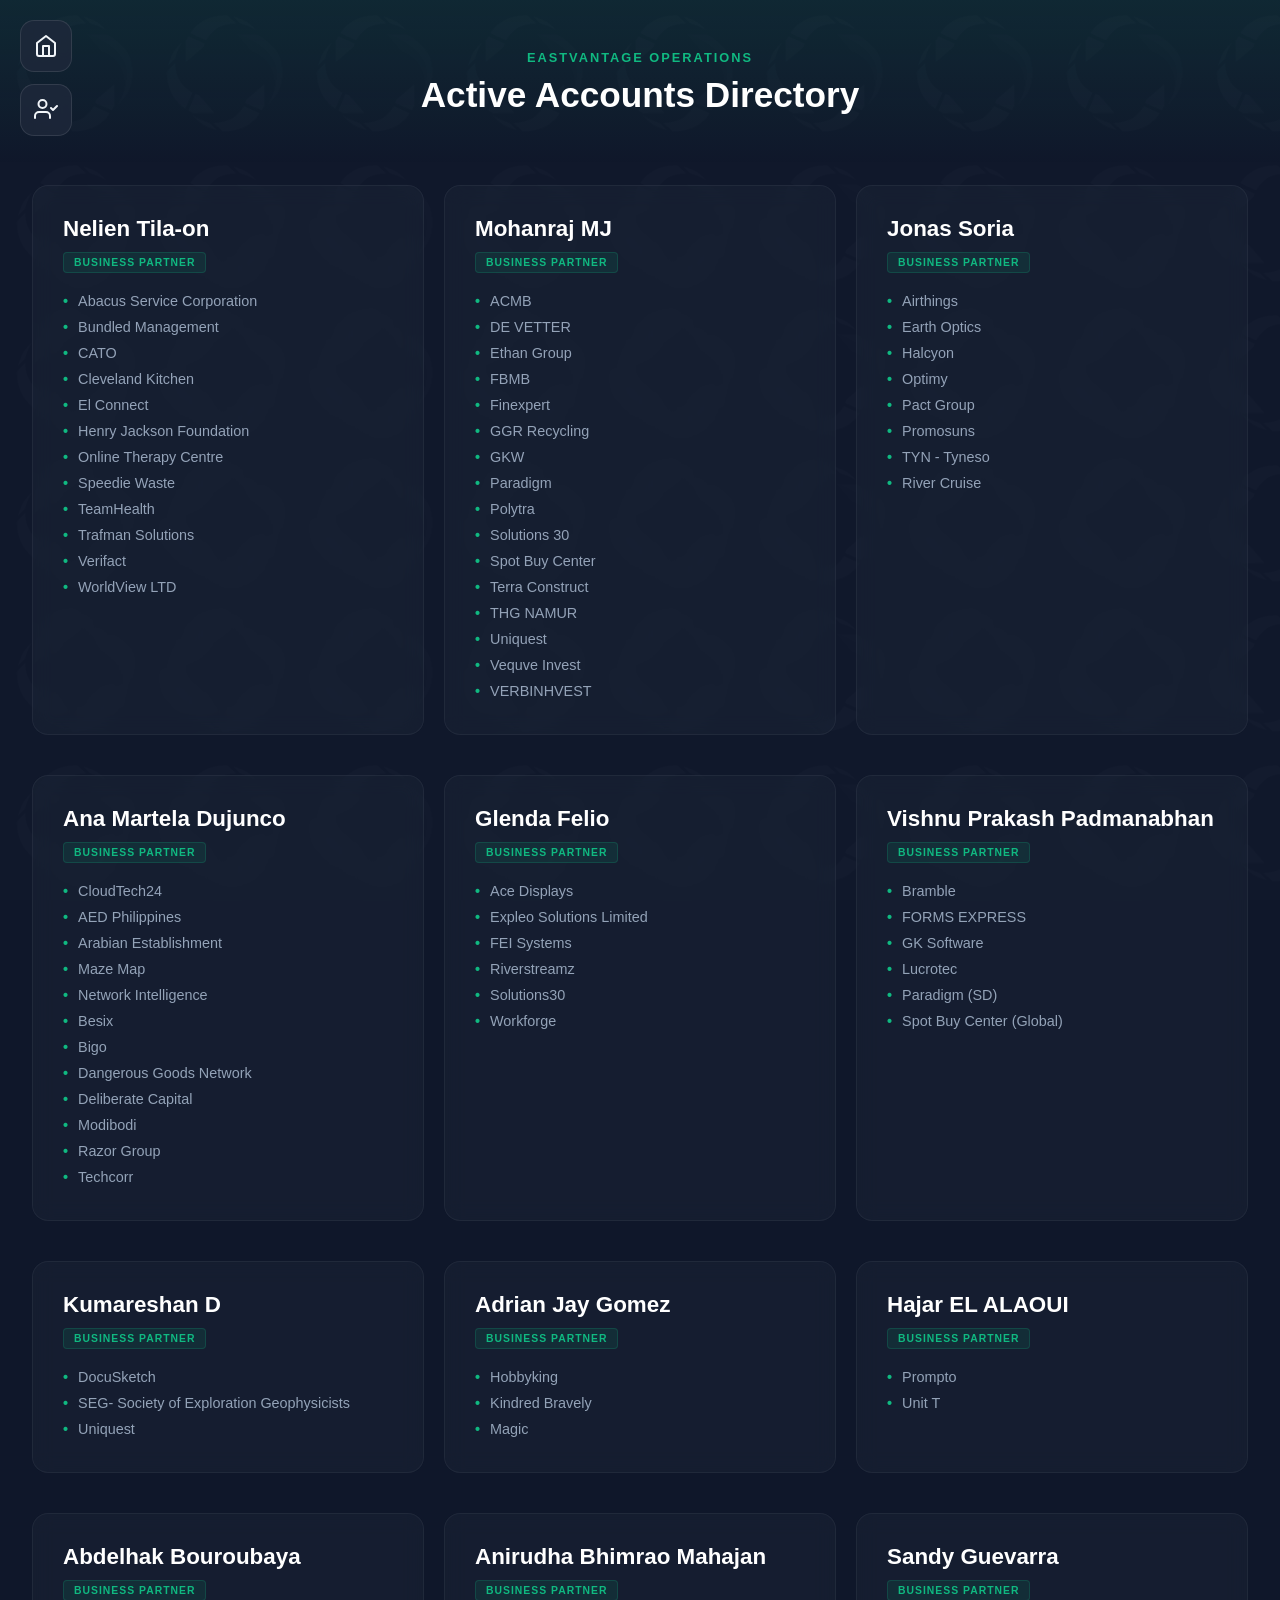
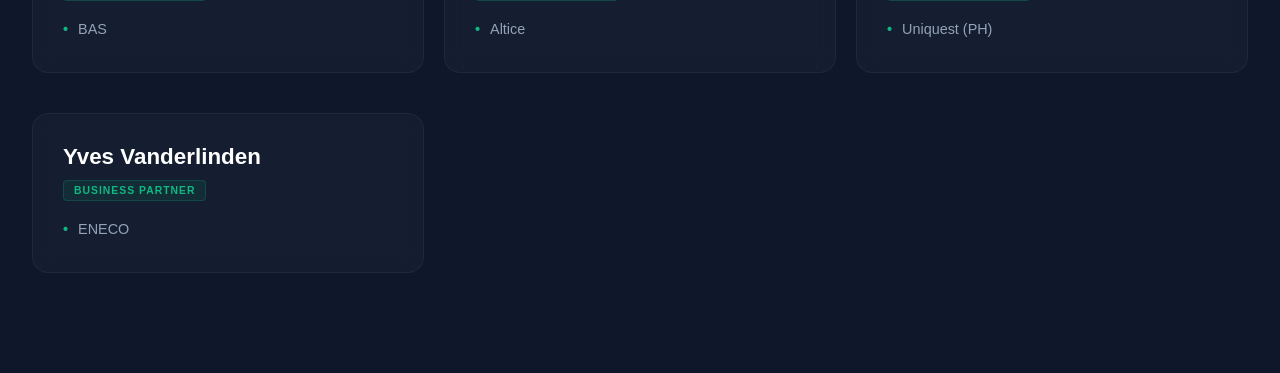
==== commit 1860224b: "Update business.html" ====
--- a/business.html
+++ b/business.html
@@ -3,7 +3,7 @@
 <head>
 <meta charset="UTF-8">
 <meta name="viewport" content="width=device-width, initial-scale=1.0">
-<title>Business Partners - Directory</title>
+<title>Business Partners</title>
 <link rel="stylesheet" href="style.css">
 <link rel="icon" type="image/png" href="img/logoicon.jpg">
     <style>
@@ -180,7 +180,7 @@
 
     <div class="header-section">
         <span class="subtitle" id="subtitleText">Eastvantage Operations</span>
-        <h1 id="directoryTitle">Active Accounts Directory</h1>
+        <h1 id="directoryTitle">Business Partners Directory</h1>
     </div>
 
     <div class="directory-grid" id="partnerGrid">
@@ -229,7 +229,7 @@
                 iconSpan.innerHTML = inactiveIcon;
             } else {
                 body.classList.remove('mode-inactive');
-                title.innerText = "Business Partners Directory";
+                title.innerText = "Active Accounts Directory";
                 title.style.color = "#ffffff";
                 iconSpan.innerHTML = activeIcon;
             }
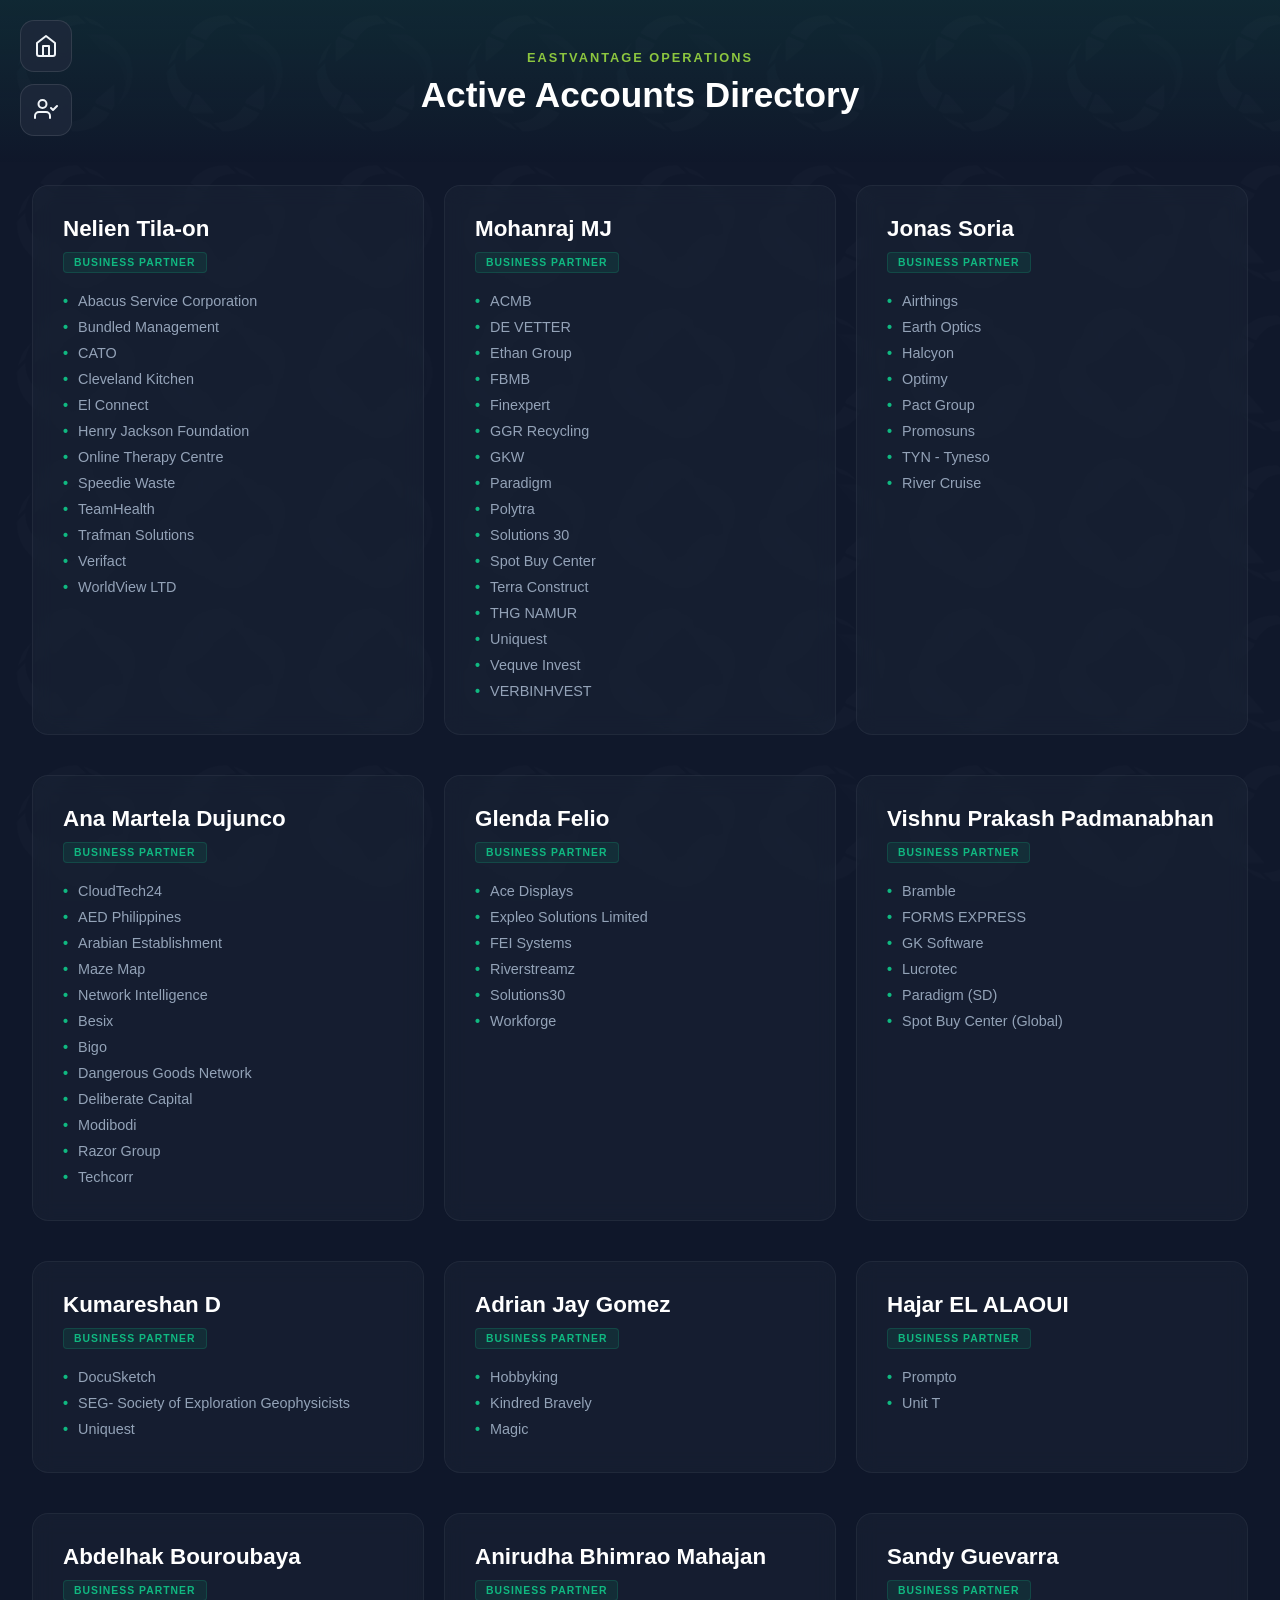
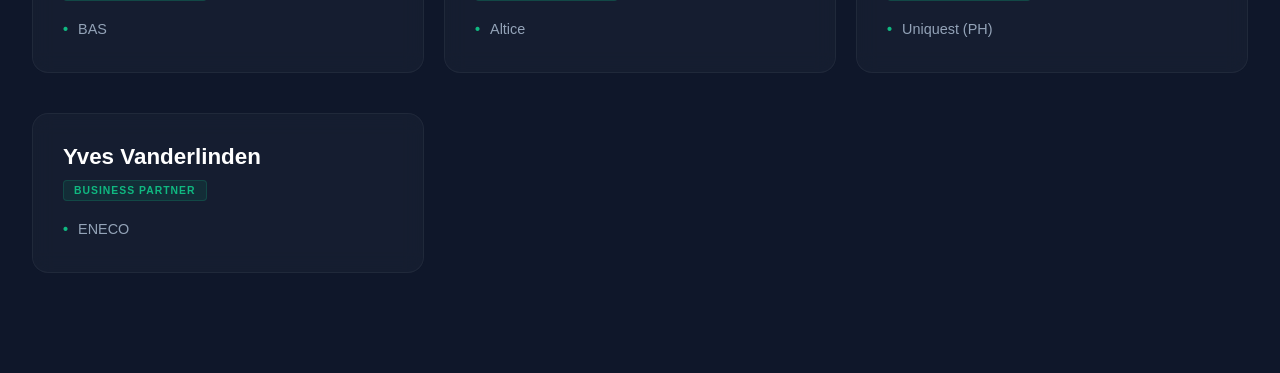
==== commit 32645ae7: "Update business.html" ====
--- a/business.html
+++ b/business.html
@@ -33,7 +33,7 @@
         }
 
         .subtitle {
-            color: #10b981;
+            color: #8CC63F;
             font-weight: 600;
             letter-spacing: 2px;
             text-transform: uppercase;
@@ -61,7 +61,7 @@
         }
 
         .partner-card:hover {
-            border-color: #10b981;
+            border-color: #8CC63F;
             transform: translateY(-5px);
         }
 
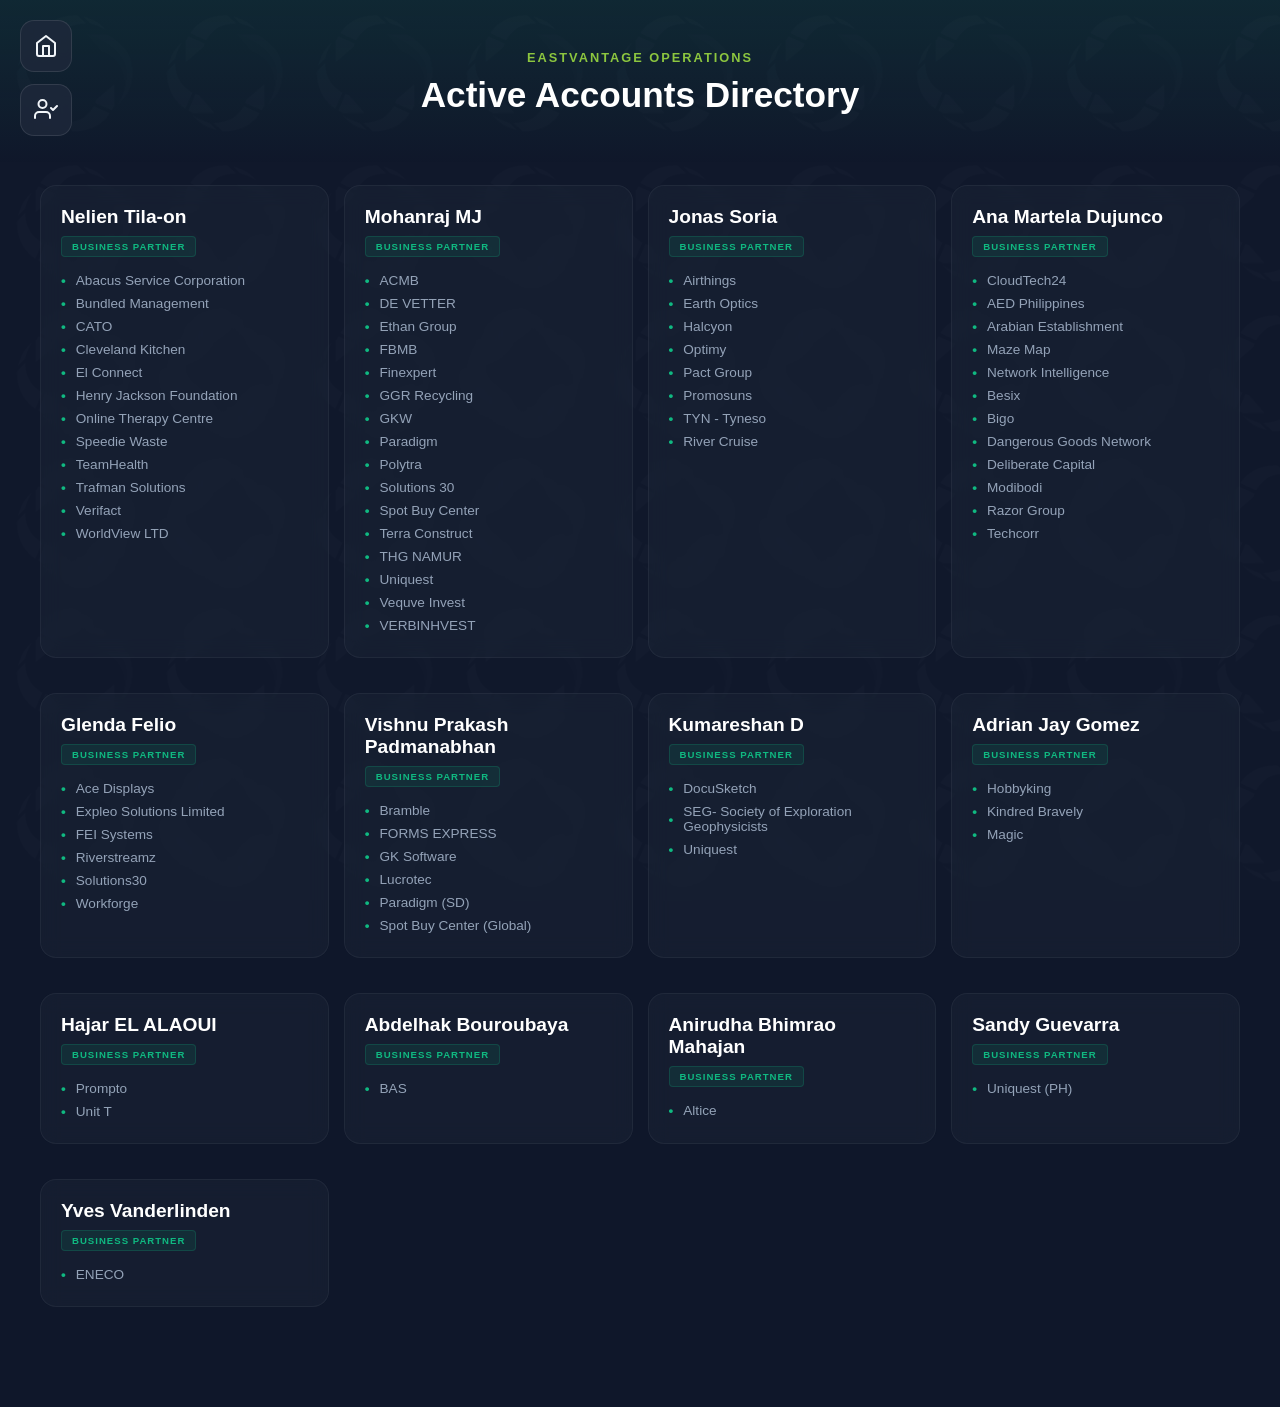
==== commit a054c674: "Update business.html" ====
--- a/business.html
+++ b/business.html
@@ -1,11 +1,11 @@
 <!DOCTYPE html>
 <html lang="en">
 <head>
-<meta charset="UTF-8">
-<meta name="viewport" content="width=device-width, initial-scale=1.0">
-<title>Business Partners</title>
-<link rel="stylesheet" href="style.css">
-<link rel="icon" type="image/png" href="img/logoicon.jpg">
+    <meta charset="UTF-8">
+    <meta name="viewport" content="width=device-width, initial-scale=1.0">
+    <title>Business Partners</title>
+    <link rel="stylesheet" href="style.css">
+    <link rel="icon" type="image/png" href="img/logoicon.jpg">
     <style>
         body {
             margin: 0;
@@ -42,20 +42,22 @@
             display: block;
         }
 
+        /* Binawasan ang minmax size mula 320px tungo sa 260px para mas maliit ang cards */
         .directory-grid {
             display: grid;
-            grid-template-columns: repeat(auto-fill, minmax(320px, 1fr));
-            gap: 20px;
+            grid-template-columns: repeat(auto-fill, minmax(260px, 1fr)); 
+            gap: 15px; 
             width: 95%;
-            max-width: 1400px;
+            max-width: 1200px; 
             padding: 20px 0 80px;
         }
 
+        /* Ginawang mas compact ang padding ng card */
         .partner-card {
             background: rgba(30, 41, 59, 0.4);
             backdrop-filter: blur(10px);
             border-radius: 16px;
-            padding: 30px;
+            padding: 20px; 
             border: 1px solid rgba(255, 255, 255, 0.05);
             transition: all 0.3s ease;
         }
@@ -66,8 +68,8 @@
         }
 
         .partner-name {
-            font-size: 1.4rem;
-            margin: 0 0 10px 0;
+            font-size: 1.2rem;
+            margin: 0 0 8px 0;
             color: #ffffff;
         }
 
@@ -77,10 +79,10 @@
             color: #10b981;
             font-weight: 800;
             text-transform: uppercase;
-            font-size: 0.65rem;
+            font-size: 0.6rem;
             padding: 4px 10px;
             border-radius: 4px;
-            margin-bottom: 15px;
+            margin-bottom: 12px;
             border: 1px solid rgba(16, 185, 129, 0.2);
         }
 
@@ -91,9 +93,9 @@
         }
 
         .company-list li {
-            font-size: 0.9rem;
+            font-size: 0.85rem;
             color: #94a3b8;
-            padding: 5px 0;
+            padding: 4px 0;
             display: flex;
             align-items: center;
         }
@@ -105,7 +107,6 @@
             font-weight: bold;
         }
 
-   
         .action-buttons {
             position: fixed;
             top: 20px;
@@ -138,7 +139,6 @@
             transform: scale(1.05);
         }
 
-  
         .mode-inactive .side-btn#toggleViewBtn {
             background: #ef4444;
             color: white;
@@ -183,20 +183,18 @@
         <h1 id="directoryTitle">Business Partners Directory</h1>
     </div>
 
-    <div class="directory-grid" id="partnerGrid">
-        </div>
+    <div class="directory-grid" id="partnerGrid"></div>
 
     <script src="script.js"></script>
 
     <script>
         let isInactiveMode = false;
-
         const partnersList = [
             "Nelien Tila-on", "Mohanraj MJ", "Jonas Soria", 
             "Ana Martela Dujunco", "Glenda Felio", "Vishnu Prakash Padmanabhan",
             "Kumareshan D", "Adrian Jay Gomez", "Hajar EL ALAOUI",
             "Abdelhak Bouroubaya", "Anirudha Bhimrao Mahajan", 
-            "Sandy Guevarra", "Yves Vanderlinden"
+            "Sandy Guevarra", "Yves Vanderlinden", "Jade Dela Cruz"
         ];
 
         const activeIcon = `
--- a/style.css
+++ b/style.css
@@ -148,7 +148,7 @@
 .inactive .c-status-label { background-color: #ef4444 !important; }
 
 button {
-    background: #10b981;
+    background: #8CC63F;
     color: #fff;
     border: none;
     padding: 12px 24px;
@@ -645,7 +645,7 @@
 
 .filter-menu button:hover {
     background: rgba(16, 185, 129, 0.15);
-    color: #10b981;
+    color: #8CC63F;
 }
 
 @keyframes popMenu {
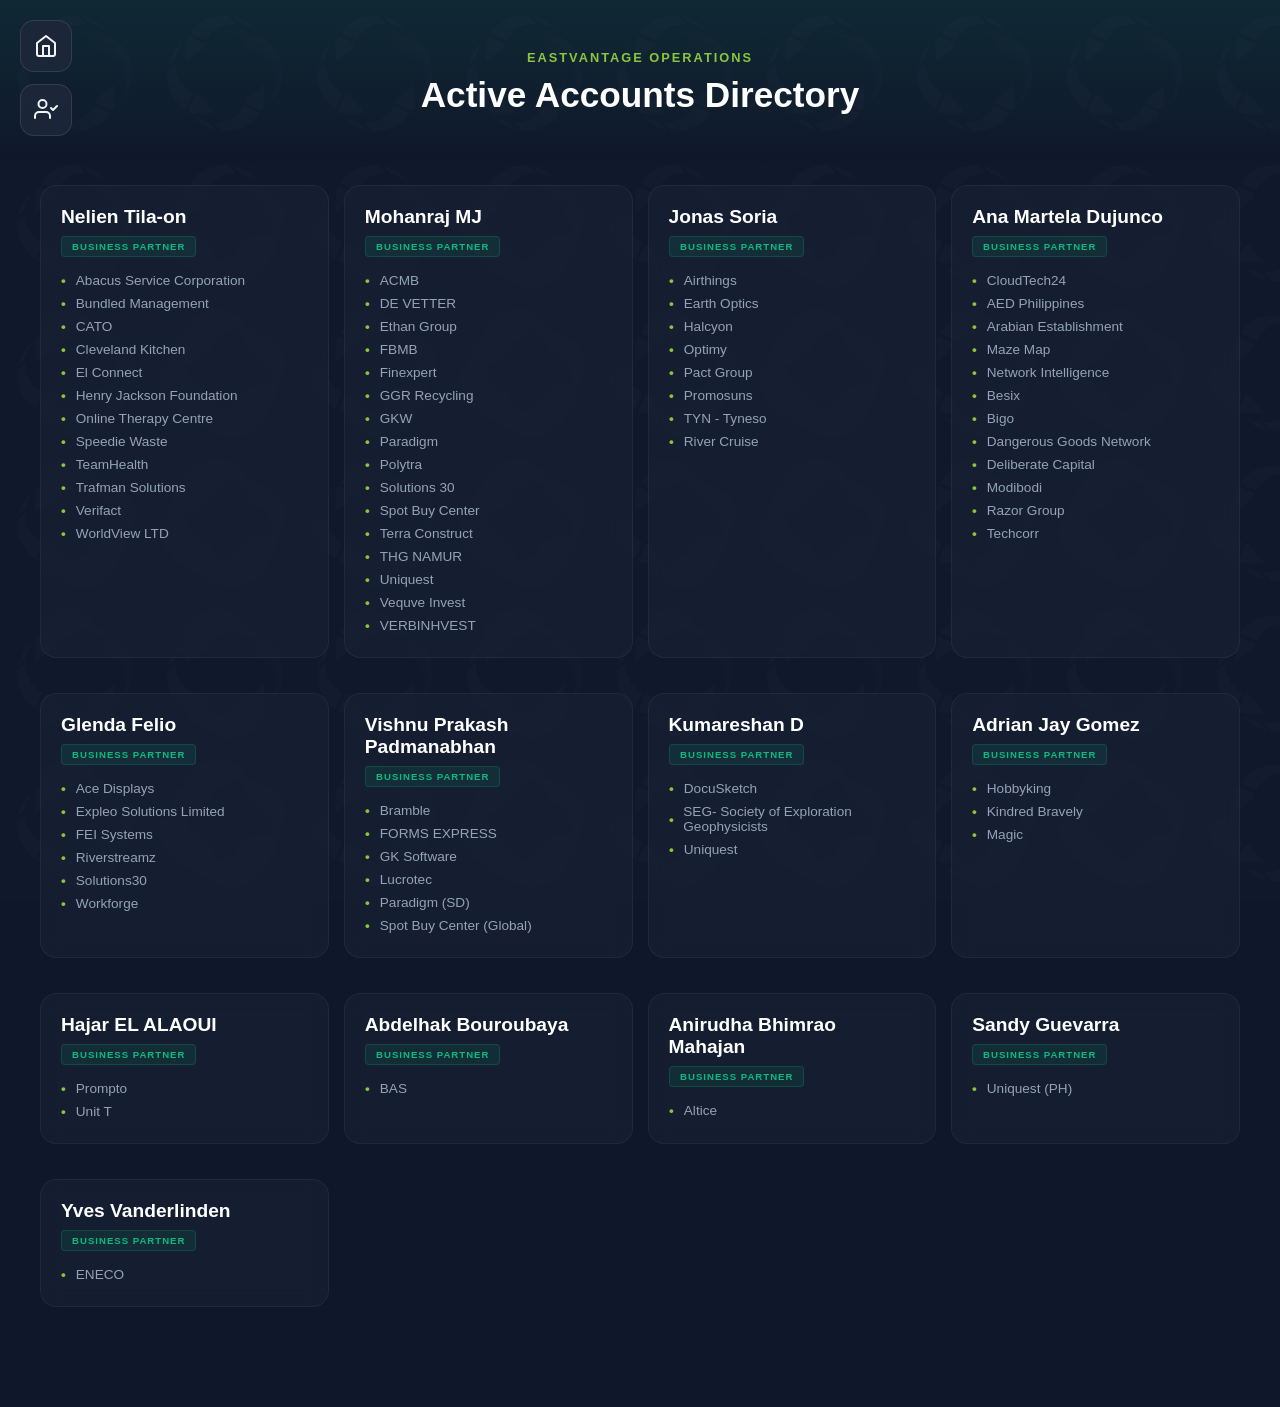
==== commit b7aa995b: "Update business.html" ====
--- a/business.html
+++ b/business.html
@@ -42,7 +42,6 @@
             display: block;
         }
 
-        /* Binawasan ang minmax size mula 320px tungo sa 260px para mas maliit ang cards */
         .directory-grid {
             display: grid;
             grid-template-columns: repeat(auto-fill, minmax(260px, 1fr)); 
@@ -52,7 +51,6 @@
             padding: 20px 0 80px;
         }
 
-        /* Ginawang mas compact ang padding ng card */
         .partner-card {
             background: rgba(30, 41, 59, 0.4);
             backdrop-filter: blur(10px);
@@ -76,7 +74,7 @@
         .role-keyword {
             display: inline-block;
             background: rgba(16, 185, 129, 0.1);
-            color: #10b981;
+            color: #8CC63F;
             font-weight: 800;
             text-transform: uppercase;
             font-size: 0.6rem;
@@ -102,7 +100,7 @@
 
         .company-list li::before {
             content: "•";
-            color: #10b981;
+            color: #8CC63F;
             margin-right: 10px;
             font-weight: bold;
         }
@@ -134,8 +132,8 @@
         }
 
         .side-btn:hover {
-            border-color: #10b981;
-            color: #10b981;
+            border-color: #8CC63F;
+            color: #8CC63F;
             transform: scale(1.05);
         }
 
@@ -194,8 +192,29 @@
             "Ana Martela Dujunco", "Glenda Felio", "Vishnu Prakash Padmanabhan",
             "Kumareshan D", "Adrian Jay Gomez", "Hajar EL ALAOUI",
             "Abdelhak Bouroubaya", "Anirudha Bhimrao Mahajan", 
-            "Sandy Guevarra", "Yves Vanderlinden", "Jade Dela Cruz"
+            "Sandy Guevarra", "Yves Vanderlinden", "Jade Dela Cruz",
+            "Ralph Kenneth Paras", "Martha May Canales", "Julia Cansino",
+            "Ifrah Ait-Oukir", "Gwen Paolo Guerrero"
         ];
+
+        if (typeof allClients !== 'undefined') {
+            const newClients = [
+                { "name": "Baytech BPO Corporation", "status": "Inactive", "businessPartner": "Ralph Kenneth Paras" },
+                { "name": "Intellitek", "status": "Inactive", "businessPartner": "Ralph Kenneth Paras" },
+                { "name": "One Simple Key", "status": "Inactive", "businessPartner": "Martha May Canales" },
+                { "name": "SIM - Managed Services", "status": "Inactive", "businessPartner": "Julia Cansino" },
+                { "name": "Simcorp", "status": "Inactive", "businessPartner": "Julia Cansino" },
+                { "name": "GRS Solutions", "status": "Inactive", "businessPartner": "Ifrah Ait-Oukir" },
+                { "name": "PAQ IT", "status": "Inactive", "businessPartner": "Gwen Paolo Guerrero" }
+            ];
+
+            newClients.forEach(newClient => {
+                const exists = allClients.some(c => c.name === newClient.name);
+                if (!exists) {
+                    allClients.push(newClient);
+                }
+            });
+        }
 
         const activeIcon = `
             <svg width="24" height="24" viewBox="0 0 24 24" fill="none" stroke="currentColor" stroke-width="2" stroke-linecap="round" stroke-linejoin="round">
--- a/style.css
+++ b/style.css
@@ -33,27 +33,78 @@
     filter: grayscale(100%);
 }
 
-.top-banner {
-    width: 100%;            
-    margin: 0;
-    padding: 0;
-    line-height: 0;
-    background-color: #0f172a;
-}
-
-.top-banner img {
-    width: 100%;            
-    height: auto;           
-    display: block;         
-    max-height: 120px;      
-    object-fit: contain;     
-    image-rendering: -webkit-optimize-contrast; 
-}
-
 .container {
     width: 100%;
-    max-width: 800px;
-    padding: 80px 20px 40px 20px; 
+    min-height: 80vh;
+    display: flex;
+    justify-content: center; 
+    align-items: center;     
+    padding: 20px;
+    position: relative;
+    z-index: 10;
+}
+
+
+.search-section {
+    width: 95%; 
+    max-width: 700px; 
+    text-align: center;
+    pointer-events: auto; 
+    margin-top: 0; 
+}
+
+.search-input-wrapper {
+    display: flex;
+    width: 100%; 
+    background: rgba(255, 255, 255, 0.08); 
+    border: 1px solid rgba(255, 255, 255, 0.2);
+    border-radius: 15px; 
+    overflow: hidden;
+    box-shadow: 0 15px 50px rgba(0, 0, 0, 0.5);
+    transition: all 0.3s cubic-bezier(0.4, 0, 0.2, 1);
+}
+
+#searchInput {
+    flex: 1; 
+    background: transparent;
+    border: none;
+    padding: 10px 20px;
+    color: white;
+    font-size: 1.0rem;
+    outline: none;
+}
+
+#searchBtn {
+    background: #8CC63F;
+    color: white;
+    border: none;
+    padding: 0 15px; 
+    font-size: 1.0rem;
+    font-weight: bold;
+    cursor: pointer;
+    transition: all 0.2s;
+}
+
+#searchBtn:hover {
+    background: #7ab335;
+    letter-spacing: 1px; 
+}
+
+.search-description {
+    margin-top: 12px;
+    color: rgba(255, 255, 255, 0.35); 
+    font-size: 0.75rem; 
+    letter-spacing: 0.5px; 
+    text-shadow: 0 2px 4px rgba(0,0,0,0.3);
+    white-space: nowrap; 
+    overflow: hidden;
+    text-overflow: ellipsis; 
+    width: 100%;
+}
+
+.search-description span {
+    color: #8CC63F;
+    font-weight: 490;
 }
 
 header { text-align: center; margin-bottom: 40px; }
